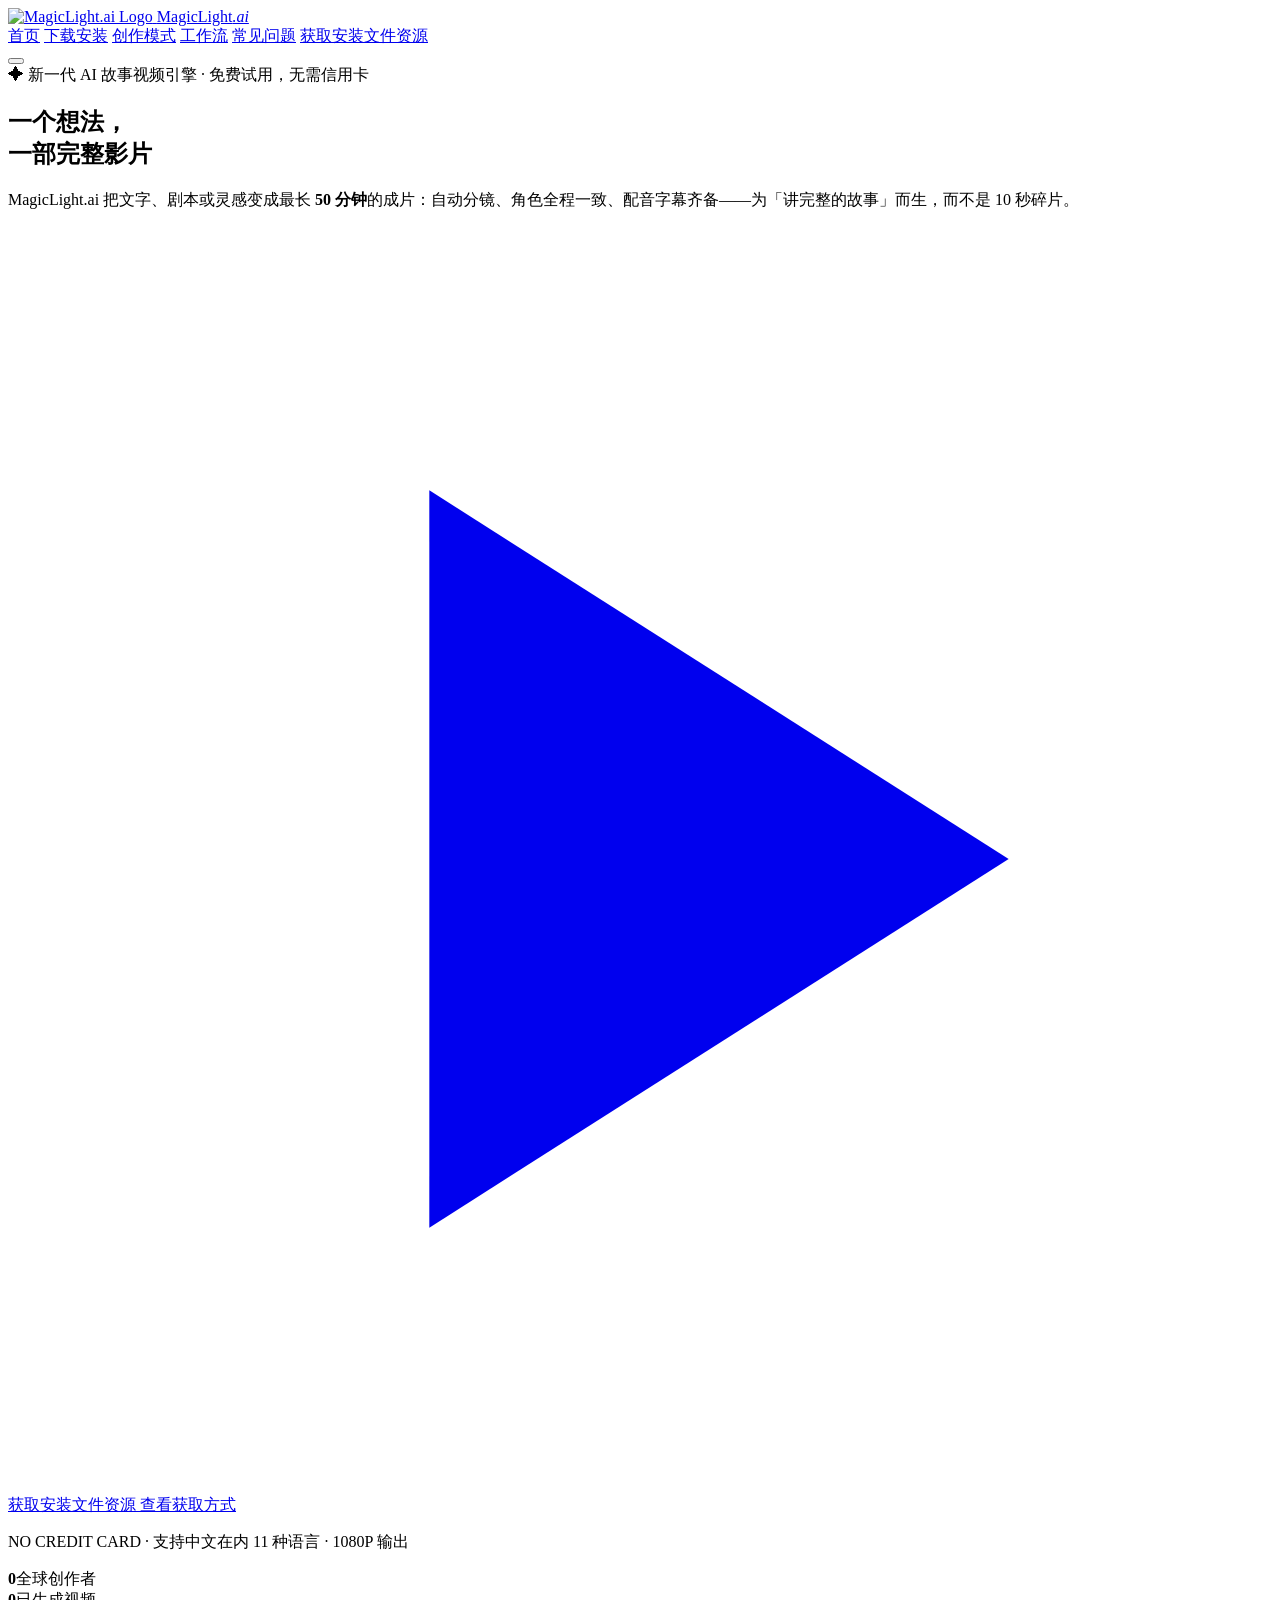
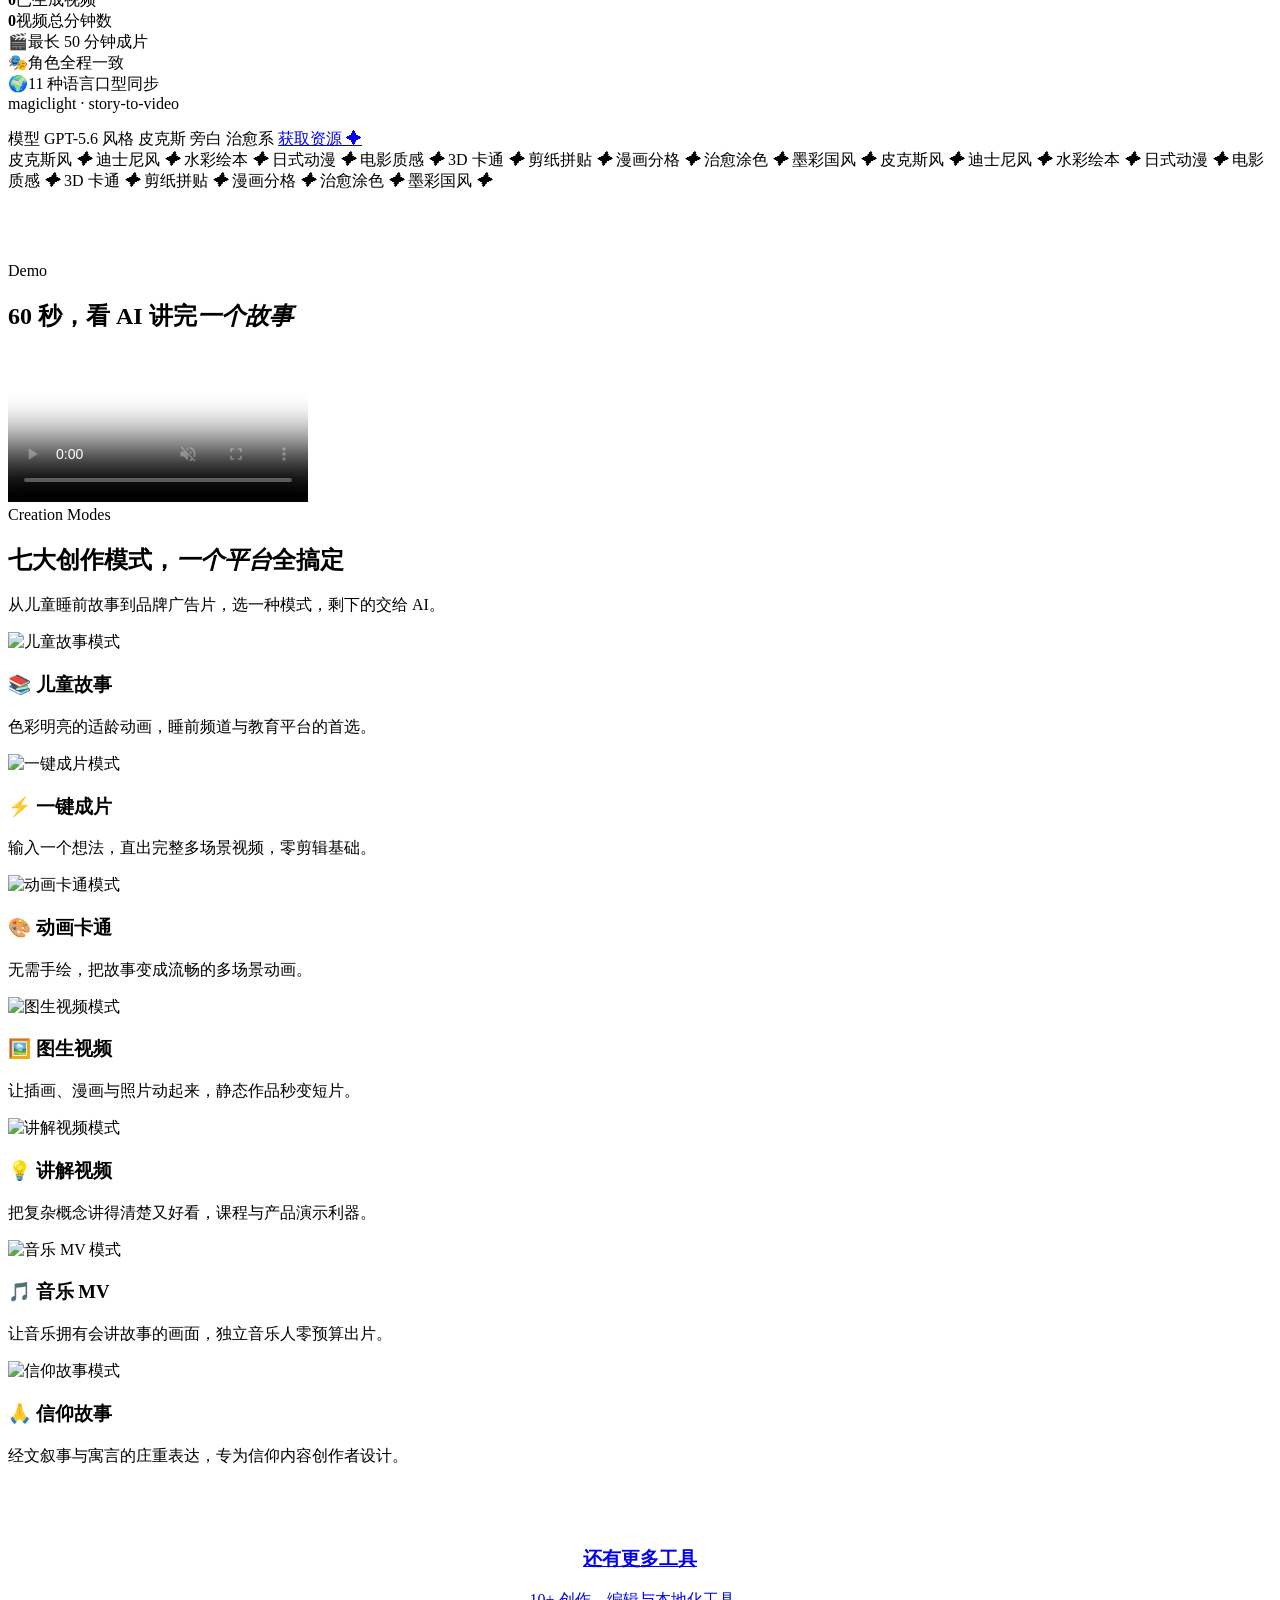
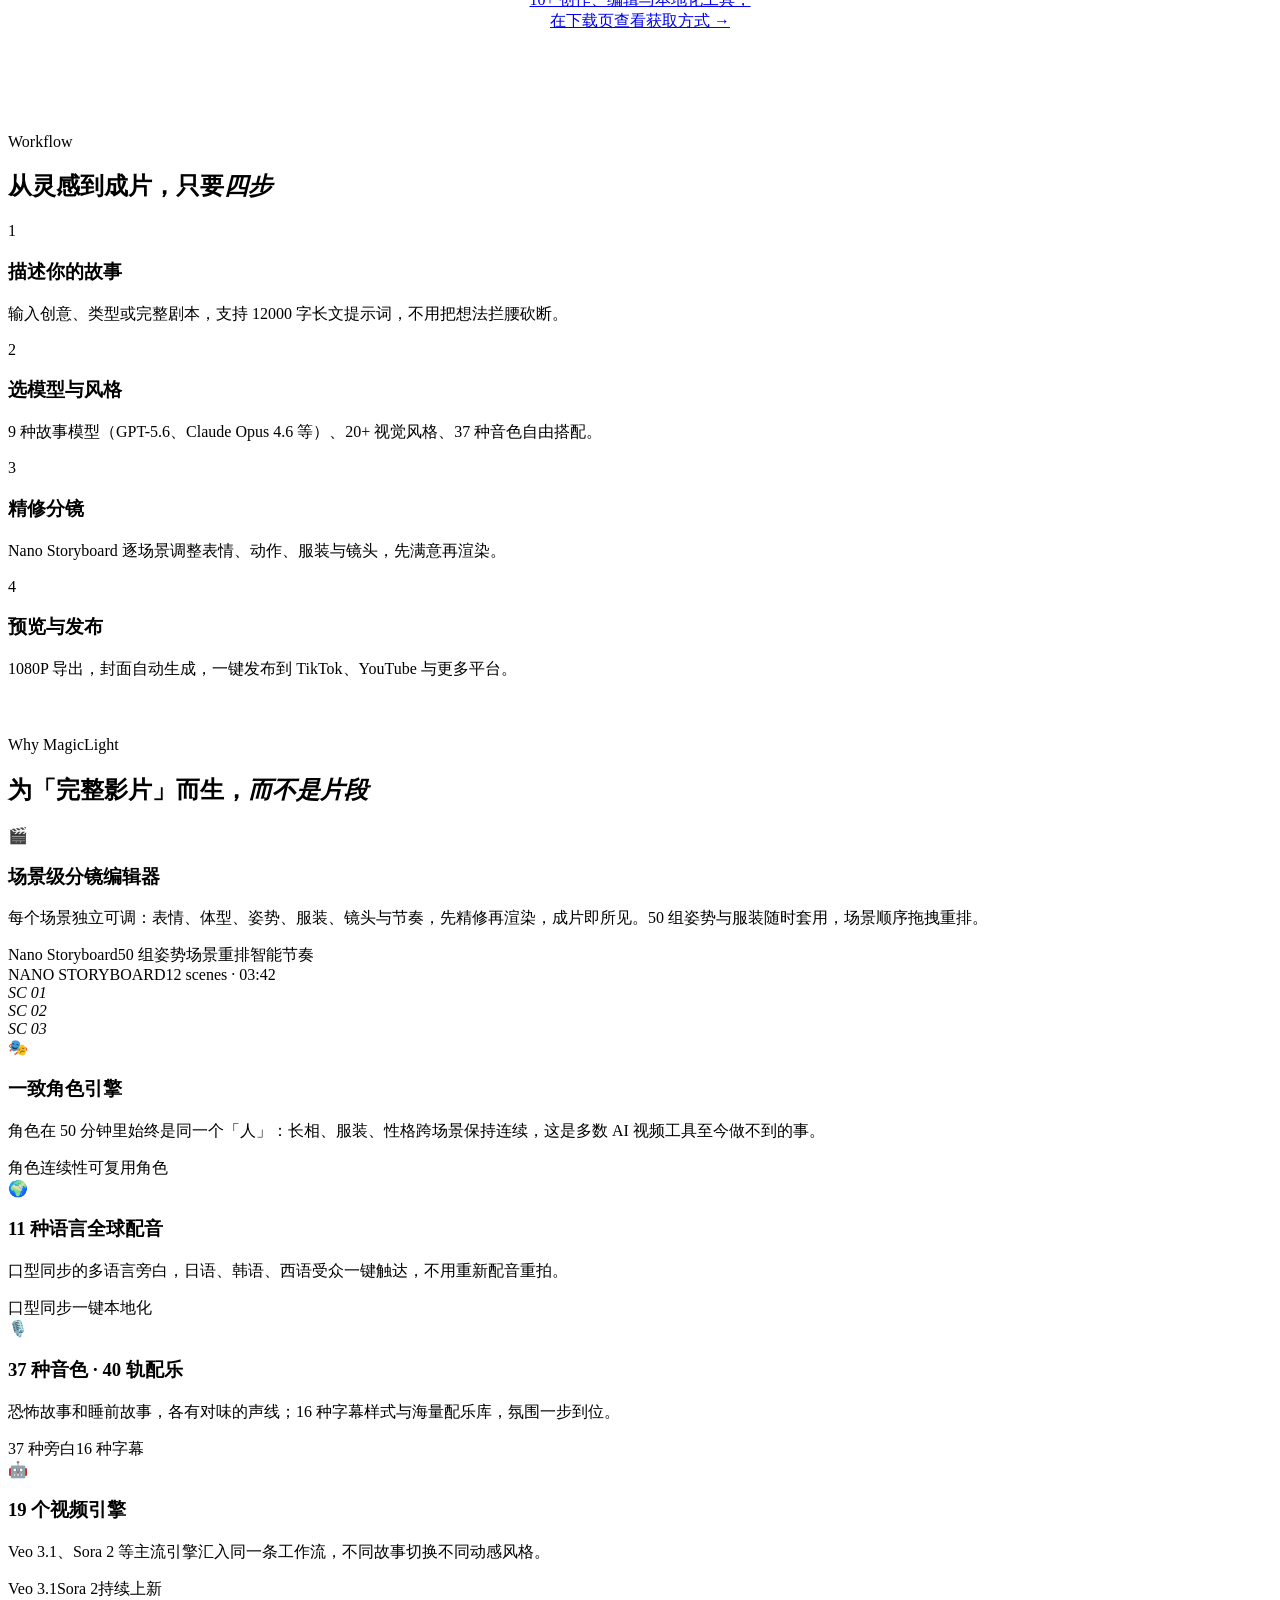
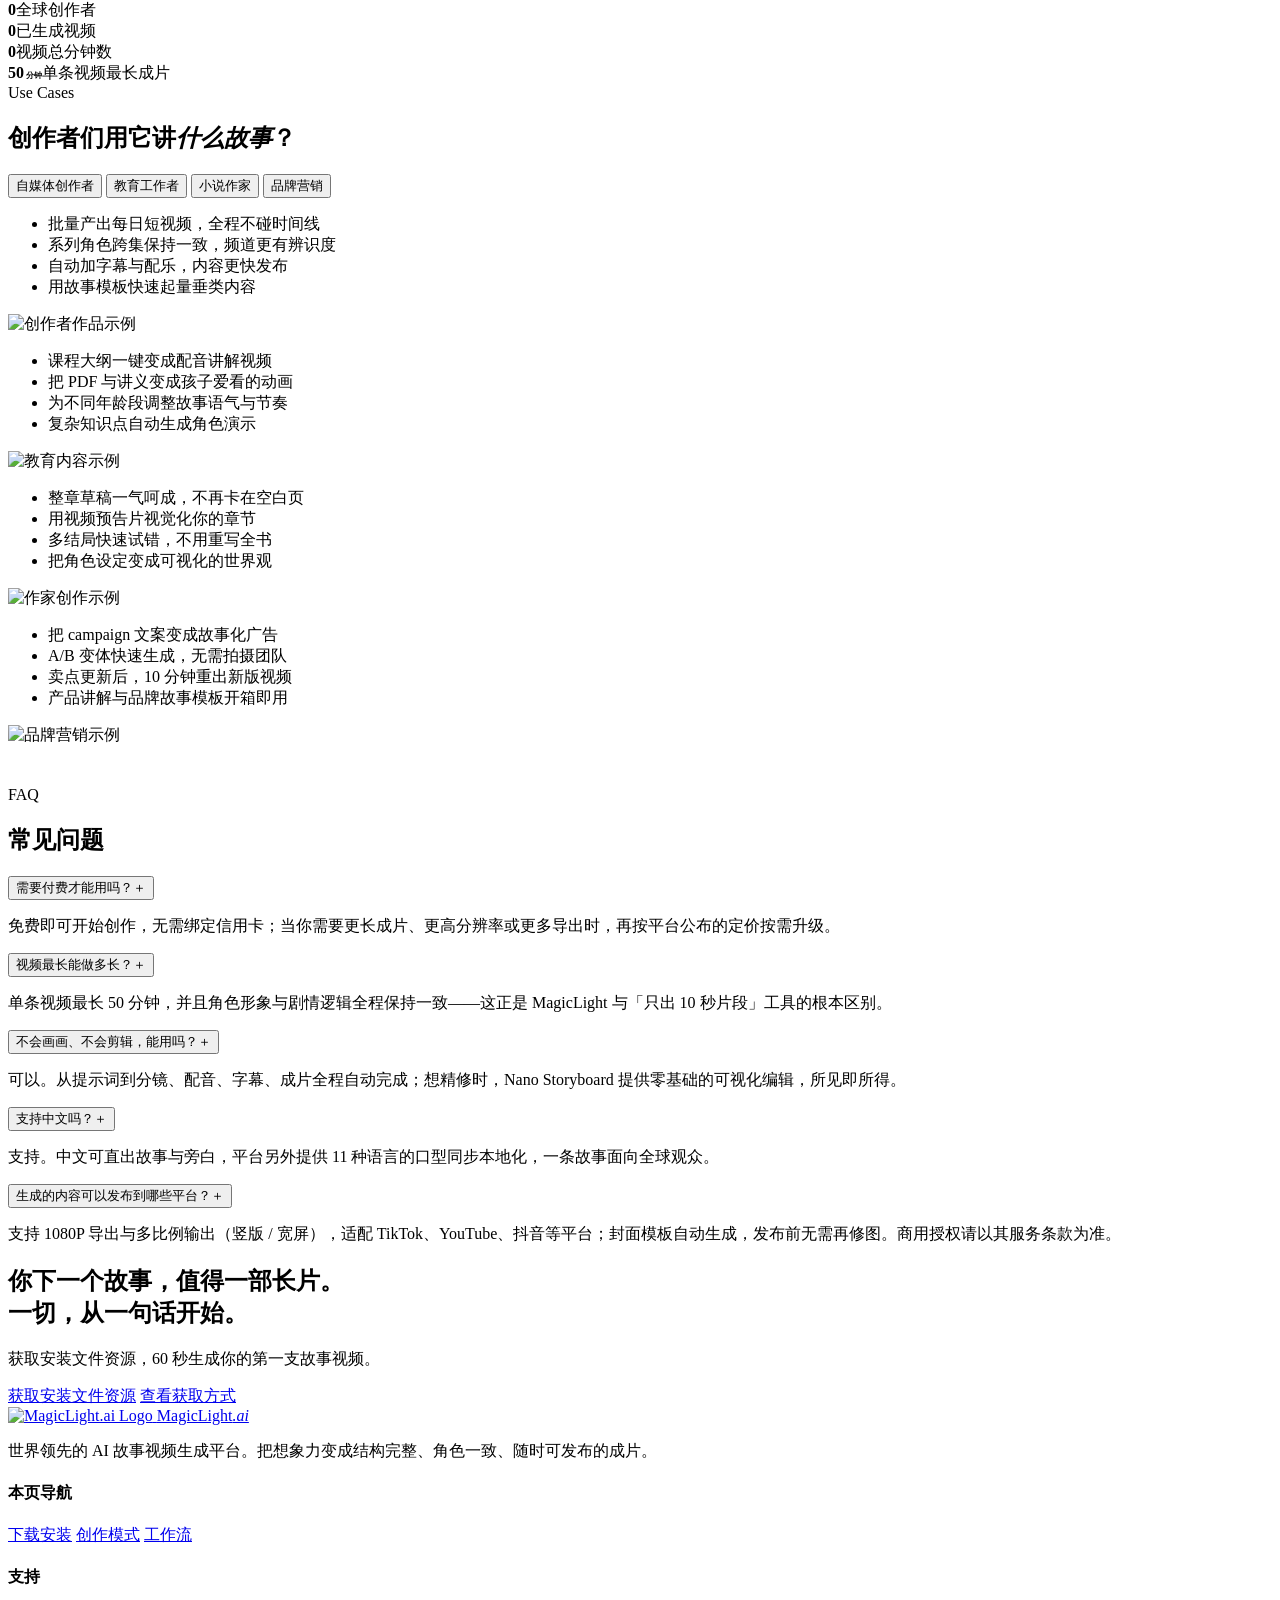
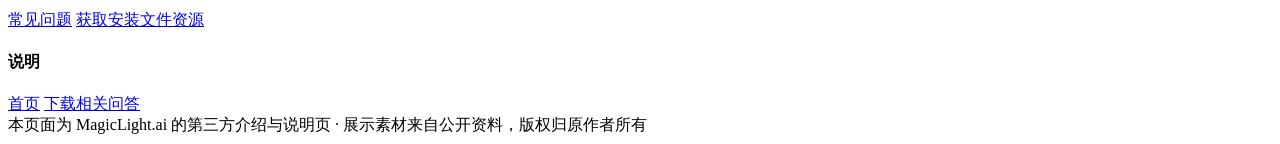
==== index.html @ 72456b50 "update" ====
<!DOCTYPE html>
<html lang="zh-CN">
<head>
  <meta charset="UTF-8">
  <meta name="viewport" content="width=device-width, initial-scale=1.0">
  <title>MagicLight.ai - AI 故事视频生成平台 | 一个想法，一部完整影片</title>
  <meta name="description" content="MagicLight.ai 把你的想法、剧本或故事变成最长 50 分钟的完整 AI 视频：角色全程一致、20+ 视觉风格、37 种旁白音色、11 种语言口型同步。免费试用，无需信用卡。">
  <link rel="icon" href="assets/img/logo-icon.png">
  <link rel="preconnect" href="https://fonts.googleapis.com">
  <link rel="preconnect" href="https://fonts.gstatic.com" crossorigin>
  <link href="https://fonts.googleapis.com/css2?family=Fraunces:ital,opsz,wght@0,9..144,600;0,9..144,900;1,9..144,700;1,9..144,900&family=IBM+Plex+Mono:wght@500&family=Noto+Serif+SC:wght@700;900&family=Noto+Sans+SC:wght@400;500;700&display=swap" rel="stylesheet">
  <link rel="stylesheet" href="assets/css/style.css">
</head>
<body>

  <!-- ======================== 导航 ======================== -->
  <header class="nav">
    <div class="container nav-inner">
      <a class="logo" href="index.html" aria-label="MagicLight.ai 首页">
        <img src="assets/img/logo-icon.png" alt="MagicLight.ai Logo">
        <span class="logo-text">MagicLight<em>.ai</em></span>
      </a>
      <nav class="nav-links" aria-label="主导航">
        <a href="index.html">首页</a>
        <a href="download.html">下载安装</a>
        <a href="index.html#modes">创作模式</a>
        <a href="index.html#how">工作流</a>
        <a href="index.html#faq">常见问题</a>
        <a class="btn btn-ink btn-sm nav-cta" href="#" data-link="download">获取安装文件资源</a>
      </nav>
      <button class="nav-burger" aria-label="打开菜单"><span></span></button>
    </div>
  </header>

  <!-- ======================== Hero ======================== -->
  <section class="hero">
    <div class="container hero-grid">
      <div class="hero-copy">
        <div class="hero-badge">✦ 新一代 AI 故事视频引擎 · 免费试用，无需信用卡</div>
        <h1 class="hero-title">一个想法，<br>一部<span class="hl">完整影片</span></h1>
        <p class="hero-sub">MagicLight.ai 把文字、剧本或灵感变成最长 <b>50 分钟</b>的成片：自动分镜、角色全程一致、配音字幕齐备——为「讲完整的故事」而生，而不是 10 秒碎片。</p>
        <div class="hero-actions">
          <a class="btn btn-ink btn-lg" href="#" data-link="download">
            <svg viewBox="0 0 24 24" fill="currentColor" aria-hidden="true"><path d="M8 5v14l11-7L8 5z"/></svg>
            获取安装文件资源
          </a>
          <a class="btn btn-ghost btn-lg" href="download.html">查看获取方式</a>
        </div>
        <p class="hero-note">NO CREDIT CARD · 支持中文在内 11 种语言 · 1080P 输出</p>
        <div class="hero-stats">
          <div class="hstat"><b><span data-count="2000" data-suffix="万+">0</span></b><span>全球创作者</span></div>
          <div class="hstat"><b><span data-count="3000" data-suffix="万+">0</span></b><span>已生成视频</span></div>
          <div class="hstat"><b><span data-count="5000" data-suffix="万+">0</span></b><span>视频总分钟数</span></div>
        </div>
      </div>

      <div class="prompt-stack">
        <div class="float-card fc-1"><span class="fi">🎬</span>最长 50 分钟成片</div>
        <div class="float-card fc-2"><span class="fi">🎭</span>角色全程一致</div>
        <div class="float-card fc-3"><span class="fi">🌍</span>11 种语言口型同步</div>
        <div class="prompt-box">
          <div class="prompt-bar"><i></i><i></i><i></i><span>magiclight · story-to-video</span></div>
          <div class="prompt-body">
            <p class="prompt-text"><span id="promptText"></span><span class="caret"></span></p>
          </div>
          <div class="prompt-foot">
            <span class="prompt-chip on">模型 GPT-5.6</span>
            <span class="prompt-chip">风格 皮克斯</span>
            <span class="prompt-chip">旁白 治愈系</span>
            <a class="btn btn-primary btn-sm prompt-send" href="#" data-link="download">获取资源 ✦</a>
          </div>
        </div>
      </div>
    </div>
  </section>

  <!-- ======================== 风格跑马灯 ======================== -->
  <div class="marquee" aria-hidden="true">
    <div class="marquee-track">
      <span>皮克斯风 <i>✦</i> 迪士尼风 <i>✦</i> 水彩绘本 <i>✦</i> 日式动漫 <i>✦</i> 电影质感 <i>✦</i> 3D 卡通 <i>✦</i> 剪纸拼贴 <i>✦</i> 漫画分格 <i>✦</i> 治愈涂色 <i>✦</i> 墨彩国风 <i>✦</i></span>
      <span>皮克斯风 <i>✦</i> 迪士尼风 <i>✦</i> 水彩绘本 <i>✦</i> 日式动漫 <i>✦</i> 电影质感 <i>✦</i> 3D 卡通 <i>✦</i> 剪纸拼贴 <i>✦</i> 漫画分格 <i>✦</i> 治愈涂色 <i>✦</i> 墨彩国风 <i>✦</i></span>
    </div>
  </div>

  <!-- ======================== 演示视频 ======================== -->
  <section class="section" id="demo" style="padding-top:70px;">
    <div class="container">
      <div class="section-head center" data-reveal>
        <div class="eyebrow">Demo</div>
        <h2 class="section-title">60 秒，看 AI 讲完<em>一个故事</em></h2>
      </div>
      <div class="demo-wrap" data-reveal>
        <video class="demo-video" controls muted loop playsinline preload="metadata"
               poster="assets/img/official-poster.jpg" src="assets/video/official-promo.mp4"></video>
      </div>
    </div>
  </section>

  <!-- ======================== 创作模式 ======================== -->
  <section class="section" id="modes">
    <div class="container">
      <div class="section-head center" data-reveal>
        <div class="eyebrow">Creation Modes</div>
        <h2 class="section-title">七大创作模式，<em>一个平台</em>全搞定</h2>
        <p class="section-sub">从儿童睡前故事到品牌广告片，选一种模式，剩下的交给 AI。</p>
      </div>

      <div class="mode-grid">
        <div class="mode-card" data-reveal>
          <div class="mode-media"><img src="assets/img/mode-kids.jpg" alt="儿童故事模式" loading="lazy"></div>
          <div class="mode-body"><h3>📚 儿童故事</h3><p>色彩明亮的适龄动画，睡前频道与教育平台的首选。</p></div>
        </div>
        <div class="mode-card" data-reveal data-delay="1">
          <div class="mode-media"><img src="assets/img/mode-oneclick.jpg" alt="一键成片模式" loading="lazy"></div>
          <div class="mode-body"><h3>⚡ 一键成片</h3><p>输入一个想法，直出完整多场景视频，零剪辑基础。</p></div>
        </div>
        <div class="mode-card" data-reveal data-delay="2">
          <div class="mode-media"><img src="assets/img/mode-cartoon.webp" alt="动画卡通模式" loading="lazy"></div>
          <div class="mode-body"><h3>🎨 动画卡通</h3><p>无需手绘，把故事变成流畅的多场景动画。</p></div>
        </div>
        <div class="mode-card" data-reveal data-delay="3">
          <div class="mode-media"><img src="assets/img/mode-image2video.jpg" alt="图生视频模式" loading="lazy"></div>
          <div class="mode-body"><h3>🖼️ 图生视频</h3><p>让插画、漫画与照片动起来，静态作品秒变短片。</p></div>
        </div>
        <div class="mode-card" data-reveal>
          <div class="mode-media"><img src="assets/img/mode-explainer.jpg" alt="讲解视频模式" loading="lazy"></div>
          <div class="mode-body"><h3>💡 讲解视频</h3><p>把复杂概念讲得清楚又好看，课程与产品演示利器。</p></div>
        </div>
        <div class="mode-card" data-reveal data-delay="1">
          <div class="mode-media"><img src="assets/img/mode-jingles.jpg" alt="音乐 MV 模式" loading="lazy"></div>
          <div class="mode-body"><h3>🎵 音乐 MV</h3><p>让音乐拥有会讲故事的画面，独立音乐人零预算出片。</p></div>
        </div>
        <div class="mode-card" data-reveal data-delay="2">
          <div class="mode-media"><img src="assets/img/mode-religious.webp" alt="信仰故事模式" loading="lazy"></div>
          <div class="mode-body"><h3>🙏 信仰故事</h3><p>经文叙事与寓言的庄重表达，专为信仰内容创作者设计。</p></div>
        </div>
        <a class="mode-card" href="download.html" data-reveal data-delay="3">
          <div class="mode-body" style="display:grid; place-items:center; text-align:center; min-height:210px;">
            <div>
              <h3 style="justify-content:center;">还有更多工具</h3>
              <p>10+ 创作、编辑与本地化工具，<br>在下载页查看获取方式 →</p>
            </div>
          </div>
        </a>
      </div>
    </div>
  </section>

  <!-- ======================== 工作流 ======================== -->
  <section class="section" id="how" style="padding-top:40px;">
    <div class="container">
      <div class="section-head center" data-reveal>
        <div class="eyebrow">Workflow</div>
        <h2 class="section-title">从灵感到成片，只要<em>四步</em></h2>
      </div>

      <div class="steps-flow">
        <div class="card step-card" data-reveal>
          <div class="step-num">1</div>
          <h3>描述你的故事</h3>
          <p>输入创意、类型或完整剧本，支持 12000 字长文提示词，不用把想法拦腰砍断。</p>
        </div>
        <div class="card step-card" data-reveal data-delay="1">
          <div class="step-num">2</div>
          <h3>选模型与风格</h3>
          <p>9 种故事模型（GPT-5.6、Claude Opus 4.6 等）、20+ 视觉风格、37 种音色自由搭配。</p>
        </div>
        <div class="card step-card" data-reveal data-delay="2">
          <div class="step-num">3</div>
          <h3>精修分镜</h3>
          <p>Nano Storyboard 逐场景调整表情、动作、服装与镜头，先满意再渲染。</p>
        </div>
        <div class="card step-card" data-reveal data-delay="3">
          <div class="step-num">4</div>
          <h3>预览与发布</h3>
          <p>1080P 导出，封面自动生成，一键发布到 TikTok、YouTube 与更多平台。</p>
        </div>
      </div>
    </div>
  </section>

  <!-- ======================== 核心特性 Bento ======================== -->
  <section class="section" id="highlights" style="padding-top:40px;">
    <div class="container">
      <div class="section-head center" data-reveal>
        <div class="eyebrow">Why MagicLight</div>
        <h2 class="section-title">为「完整影片」而生，<em>而不是片段</em></h2>
      </div>

      <div class="bento">
        <div class="card b-full" data-reveal>
          <div>
            <div class="b-icon">🎬</div>
            <h3>场景级分镜编辑器</h3>
            <p>每个场景独立可调：表情、体型、姿势、服装、镜头与节奏，先精修再渲染，成片即所见。50 组姿势与服装随时套用，场景顺序拖拽重排。</p>
            <div class="b-tags"><span>Nano Storyboard</span><span>50 组姿势</span><span>场景重排</span><span>智能节奏</span></div>
          </div>
          <div class="fig sb-mock">
            <div class="sb-head"><span>NANO STORYBOARD</span><span>12 scenes · 03:42</span></div>
            <div class="sb-row">
              <div class="sb-cell"><img src="assets/img/mode-kids.jpg" alt=""><i>SC 01</i></div>
              <div class="sb-cell on"><img src="assets/img/cards-stack-1.jpg" alt=""><i>SC 02</i></div>
              <div class="sb-cell"><img src="assets/img/mode-cartoon.webp" alt=""><i>SC 03</i></div>
            </div>
            <div class="sb-tl"><i style="width:34%"></i><i style="width:18%"></i><i style="width:41%"></i></div>
          </div>
        </div>

        <div class="card b-wide" data-reveal>
          <div class="b-icon">🎭</div>
          <h3>一致角色引擎</h3>
          <p>角色在 50 分钟里始终是同一个「人」：长相、服装、性格跨场景保持连续，这是多数 AI 视频工具至今做不到的事。</p>
          <div class="b-tags"><span>角色连续性</span><span>可复用角色</span></div>
        </div>

        <div class="card b-wide" data-reveal data-delay="1">
          <div class="b-icon">🌍</div>
          <h3>11 种语言全球配音</h3>
          <p>口型同步的多语言旁白，日语、韩语、西语受众一键触达，不用重新配音重拍。</p>
          <div class="b-tags"><span>口型同步</span><span>一键本地化</span></div>
        </div>

        <div class="card b-wide" data-reveal>
          <div class="b-icon">🎙️</div>
          <h3>37 种音色 · 40 轨配乐</h3>
          <p>恐怖故事和睡前故事，各有对味的声线；16 种字幕样式与海量配乐库，氛围一步到位。</p>
          <div class="b-tags"><span>37 种旁白</span><span>16 种字幕</span></div>
        </div>

        <div class="card b-wide" data-reveal data-delay="1">
          <div class="b-icon">🤖</div>
          <h3>19 个视频引擎</h3>
          <p>Veo 3.1、Sora 2 等主流引擎汇入同一条工作流，不同故事切换不同动感风格。</p>
          <div class="b-tags"><span>Veo 3.1</span><span>Sora 2</span><span>持续上新</span></div>
        </div>
      </div>
    </div>
  </section>

  <!-- ======================== 数据带 ======================== -->
  <section class="stats-band">
    <div class="container stats-grid">
      <div class="stat-cell"><b><span data-count="2000" data-suffix="万+">0</span></b><span>全球创作者</span></div>
      <div class="stat-cell"><b><span data-count="3000" data-suffix="万+">0</span></b><span>已生成视频</span></div>
      <div class="stat-cell"><b><span data-count="5000" data-suffix="万+">0</span></b><span>视频总分钟数</span></div>
      <div class="stat-cell"><b>50<span style="font-size:.5em;"> 分钟</span></b><span>单条视频最长成片</span></div>
    </div>
  </section>

  <!-- ======================== 人群标签页 ======================== -->
  <section class="section" id="audience">
    <div class="container">
      <div class="section-head" data-reveal>
        <div class="eyebrow">Use Cases</div>
        <h2 class="section-title">创作者们用它讲<em>什么故事</em>？</h2>
      </div>

      <div class="tabs" data-reveal>
        <button class="tab-btn on" data-tab="creators" type="button">自媒体创作者</button>
        <button class="tab-btn" data-tab="edu" type="button">教育工作者</button>
        <button class="tab-btn" data-tab="writer" type="button">小说作家</button>
        <button class="tab-btn" data-tab="brand" type="button">品牌营销</button>
      </div>

      <div class="tab-panel on" id="panel-creators">
        <ul>
          <li>批量产出每日短视频，全程不碰时间线</li>
          <li>系列角色跨集保持一致，频道更有辨识度</li>
          <li>自动加字幕与配乐，内容更快发布</li>
          <li>用故事模板快速起量垂类内容</li>
        </ul>
        <div class="tab-fig"><img src="assets/img/cards-stack-1.jpg" alt="创作者作品示例" loading="lazy"></div>
      </div>
      <div class="tab-panel" id="panel-edu">
        <ul>
          <li>课程大纲一键变成配音讲解视频</li>
          <li>把 PDF 与讲义变成孩子爱看的动画</li>
          <li>为不同年龄段调整故事语气与节奏</li>
          <li>复杂知识点自动生成角色演示</li>
        </ul>
        <div class="tab-fig"><img src="assets/img/cards-stack-2.jpg" alt="教育内容示例" loading="lazy"></div>
      </div>
      <div class="tab-panel" id="panel-writer">
        <ul>
          <li>整章草稿一气呵成，不再卡在空白页</li>
          <li>用视频预告片视觉化你的章节</li>
          <li>多结局快速试错，不用重写全书</li>
          <li>把角色设定变成可视化的世界观</li>
        </ul>
        <div class="tab-fig"><img src="assets/img/cards-stack-3.webp" alt="作家创作示例" loading="lazy"></div>
      </div>
      <div class="tab-panel" id="panel-brand">
        <ul>
          <li>把 campaign 文案变成故事化广告</li>
          <li>A/B 变体快速生成，无需拍摄团队</li>
          <li>卖点更新后，10 分钟重出新版视频</li>
          <li>产品讲解与品牌故事模板开箱即用</li>
        </ul>
        <div class="tab-fig"><img src="assets/img/mode-explainer.jpg" alt="品牌营销示例" loading="lazy"></div>
      </div>
    </div>
  </section>

  <!-- ======================== FAQ ======================== -->
  <section class="section" id="faq" style="padding-top:40px;">
    <div class="container">
      <div class="section-head center" data-reveal>
        <div class="eyebrow">FAQ</div>
        <h2 class="section-title">常见问题</h2>
      </div>

      <div class="faq-list">
        <div class="card faq-item" data-reveal>
          <button class="faq-q" type="button">需要付费才能用吗？<span class="fx">＋</span></button>
          <div class="faq-a"><p>免费即可开始创作，无需绑定信用卡；当你需要更长成片、更高分辨率或更多导出时，再按平台公布的定价按需升级。</p></div>
        </div>
        <div class="card faq-item" data-reveal>
          <button class="faq-q" type="button">视频最长能做多长？<span class="fx">＋</span></button>
          <div class="faq-a"><p>单条视频最长 50 分钟，并且角色形象与剧情逻辑全程保持一致——这正是 MagicLight 与「只出 10 秒片段」工具的根本区别。</p></div>
        </div>
        <div class="card faq-item" data-reveal>
          <button class="faq-q" type="button">不会画画、不会剪辑，能用吗？<span class="fx">＋</span></button>
          <div class="faq-a"><p>可以。从提示词到分镜、配音、字幕、成片全程自动完成；想精修时，Nano Storyboard 提供零基础的可视化编辑，所见即所得。</p></div>
        </div>
        <div class="card faq-item" data-reveal>
          <button class="faq-q" type="button">支持中文吗？<span class="fx">＋</span></button>
          <div class="faq-a"><p>支持。中文可直出故事与旁白，平台另外提供 11 种语言的口型同步本地化，一条故事面向全球观众。</p></div>
        </div>
        <div class="card faq-item" data-reveal>
          <button class="faq-q" type="button">生成的内容可以发布到哪些平台？<span class="fx">＋</span></button>
          <div class="faq-a"><p>支持 1080P 导出与多比例输出（竖版 / 宽屏），适配 TikTok、YouTube、抖音等平台；封面模板自动生成，发布前无需再修图。商用授权请以其服务条款为准。</p></div>
        </div>
      </div>
    </div>
  </section>

  <!-- ======================== CTA ======================== -->
  <div class="cta-wrap">
    <div class="container">
      <div class="cta-panel" data-reveal>
        <h2>你下一个故事，值得一部长片。<br>一切，从一句话开始。</h2>
        <p>获取安装文件资源，60 秒生成你的第一支故事视频。</p>
        <div class="hero-actions">
          <a class="btn btn-primary btn-lg" href="#" data-link="download">获取安装文件资源</a>
          <a class="btn btn-ghost btn-lg" href="download.html">查看获取方式</a>
        </div>
      </div>
    </div>
  </div>

  <!-- ======================== Footer ======================== -->
  <footer class="footer">
    <div class="container">
      <div class="footer-grid">
        <div class="footer-brand">
          <a class="logo" href="index.html">
            <img src="assets/img/logo-icon.png" alt="MagicLight.ai Logo">
            <span class="logo-text">MagicLight<em>.ai</em></span>
          </a>
          <p>世界领先的 AI 故事视频生成平台。把想象力变成结构完整、角色一致、随时可发布的成片。</p>
        </div>
        <div class="footer-links">
          <div>
            <h4>本页导航</h4>
            <a href="download.html">下载安装</a>
            <a href="index.html#modes">创作模式</a>
            <a href="index.html#how">工作流</a>
          </div>
          <div>
            <h4>支持</h4>
            <a href="index.html#faq">常见问题</a>
            <a href="download.html">获取安装文件资源</a>
          </div>
          <div>
            <h4>说明</h4>
            <a href="index.html">首页</a>
            <a href="download.html#faq">下载相关问答</a>
          </div>
        </div>
      </div>
      <div class="footer-base">
        <span>本页面为 MagicLight.ai 的第三方介绍与说明页 · 展示素材来自公开资料，版权归原作者所有</span>
      </div>
    </div>
  </footer>

  <script src="assets/js/links.js"></script>
  <script src="assets/js/main.js"></script>
</body>
</html>
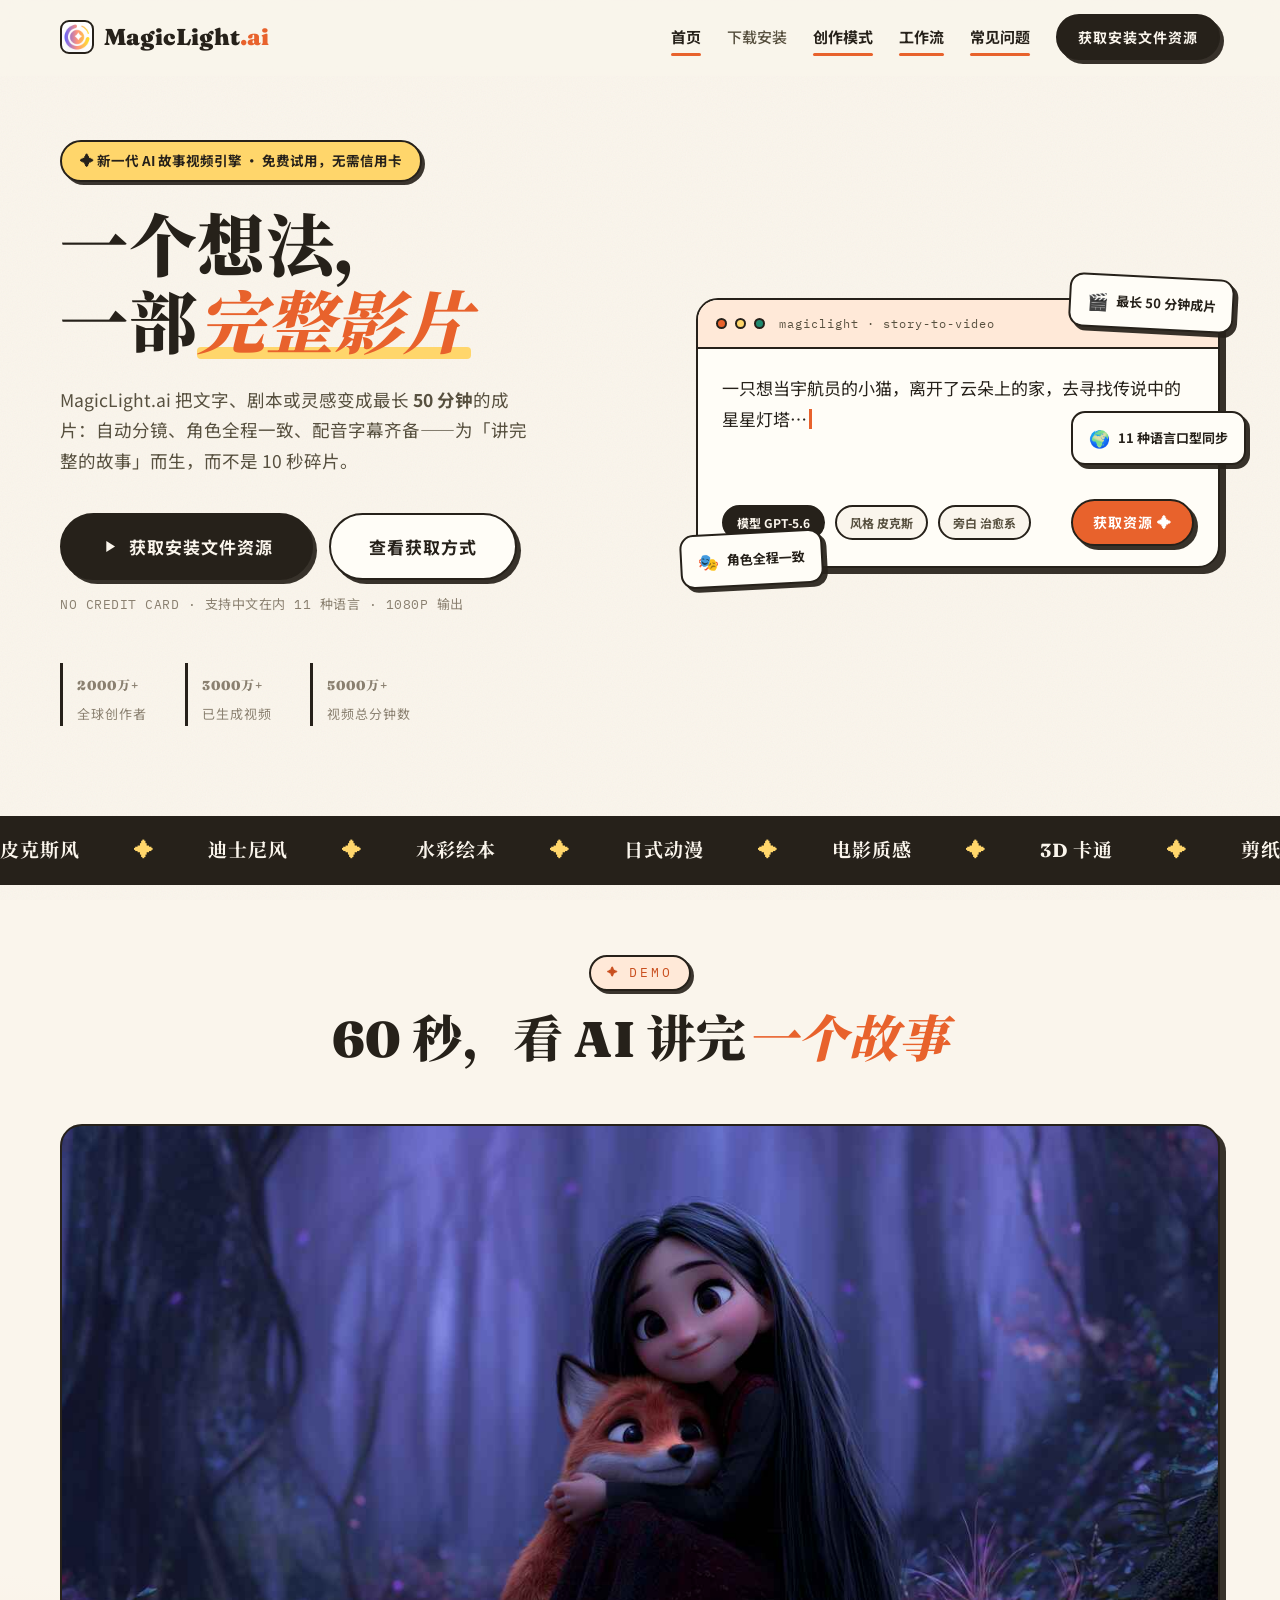
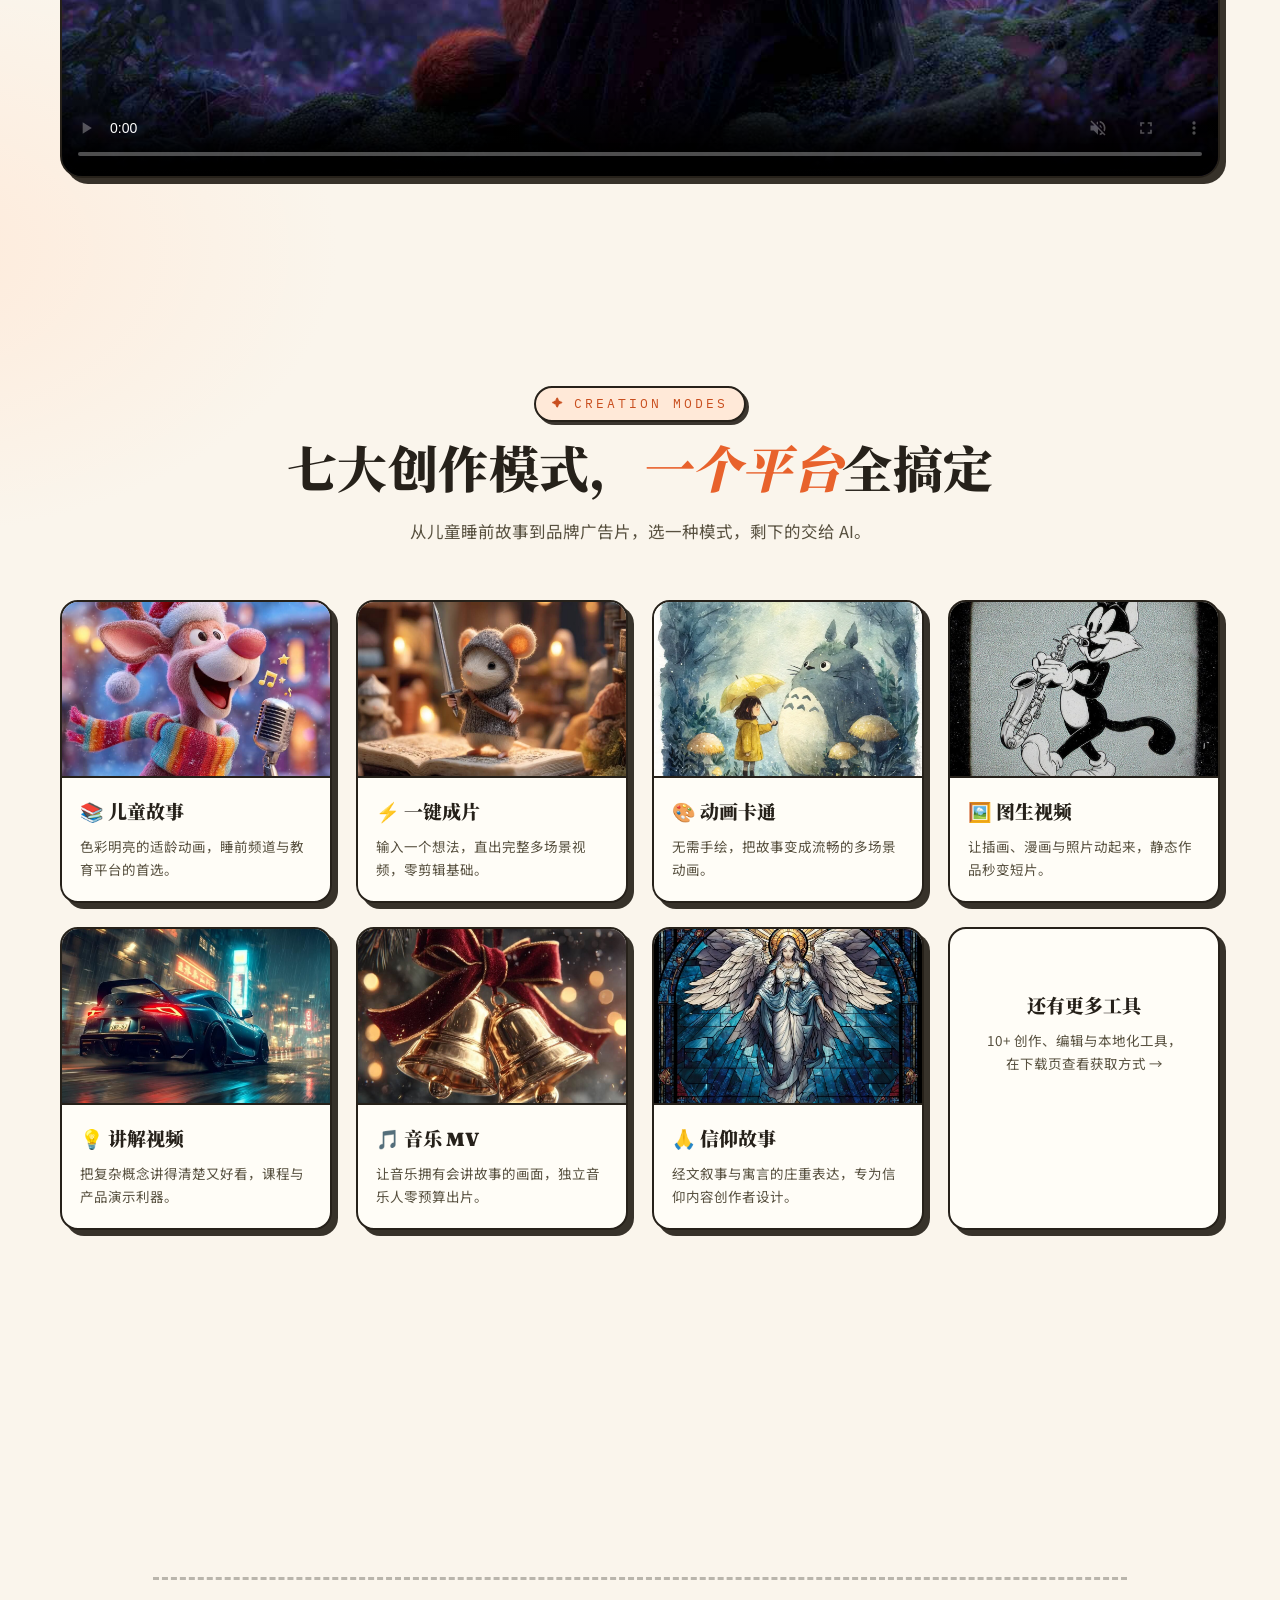
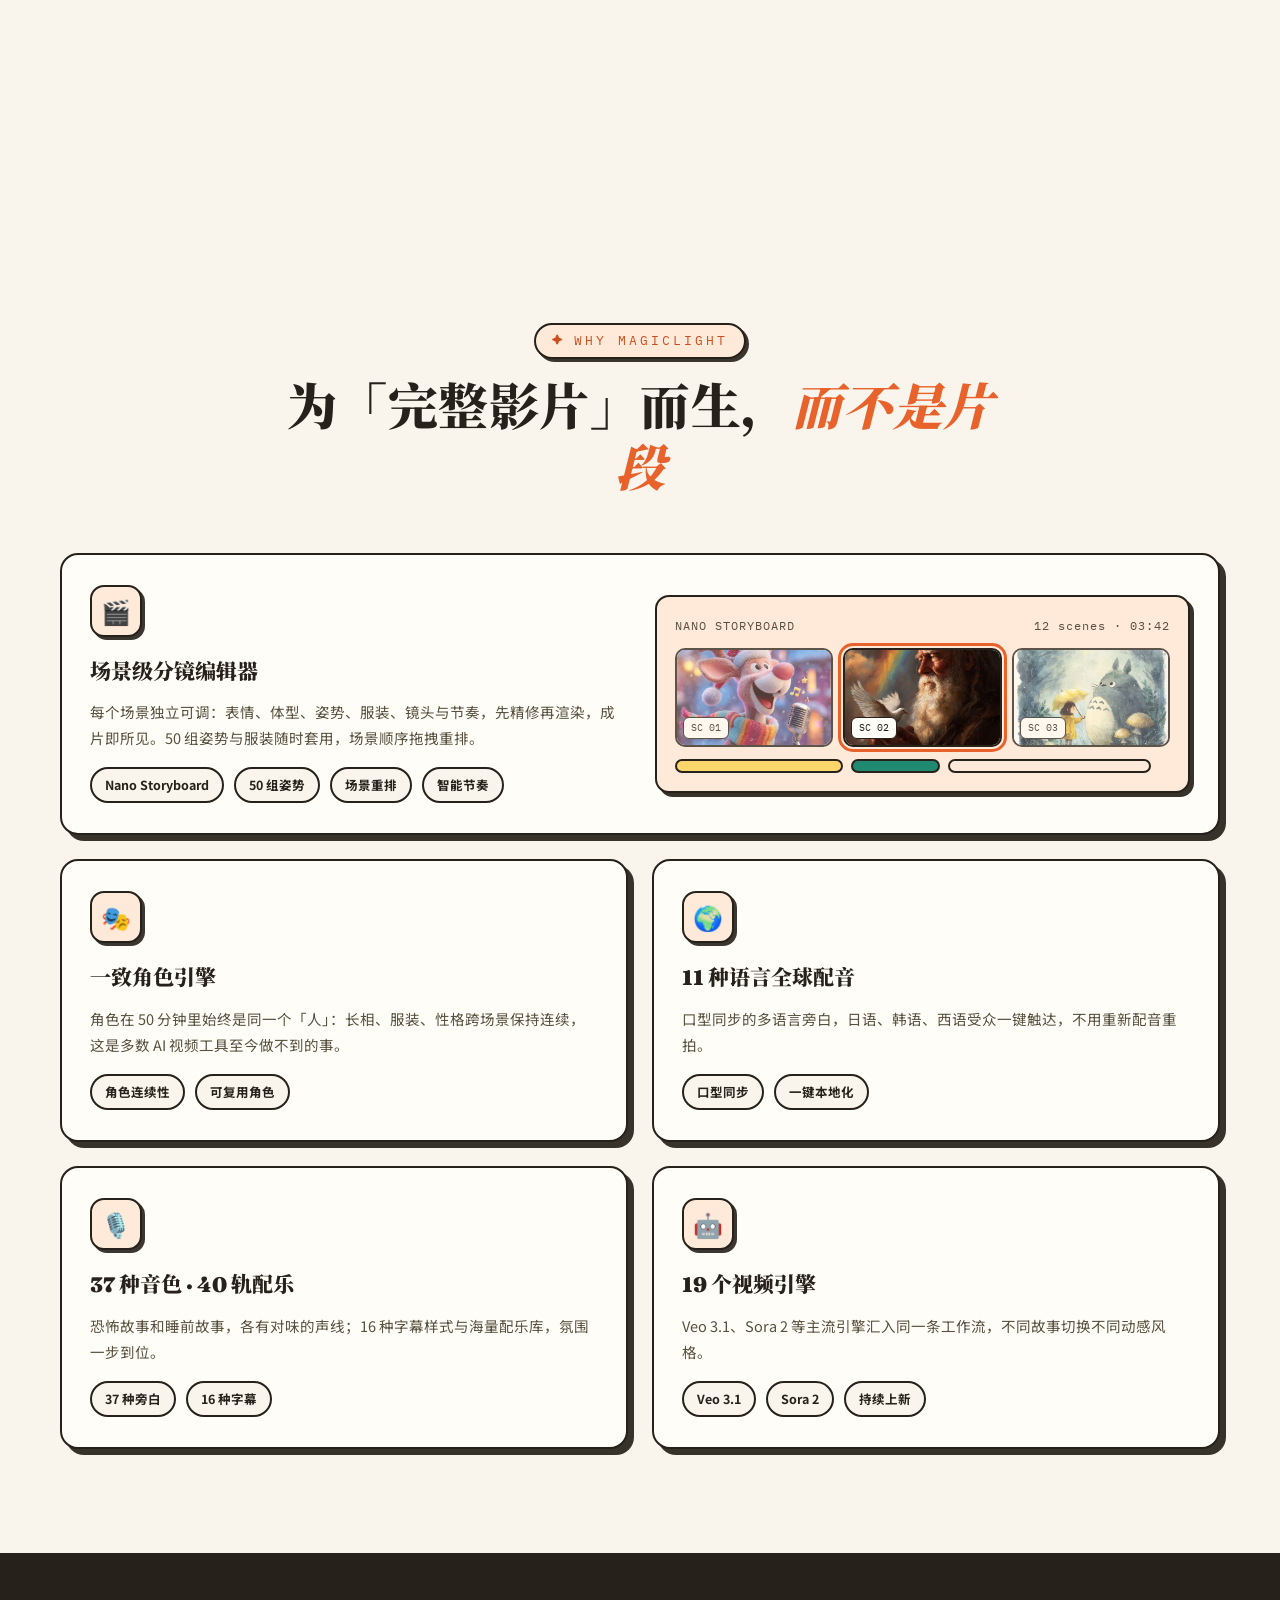
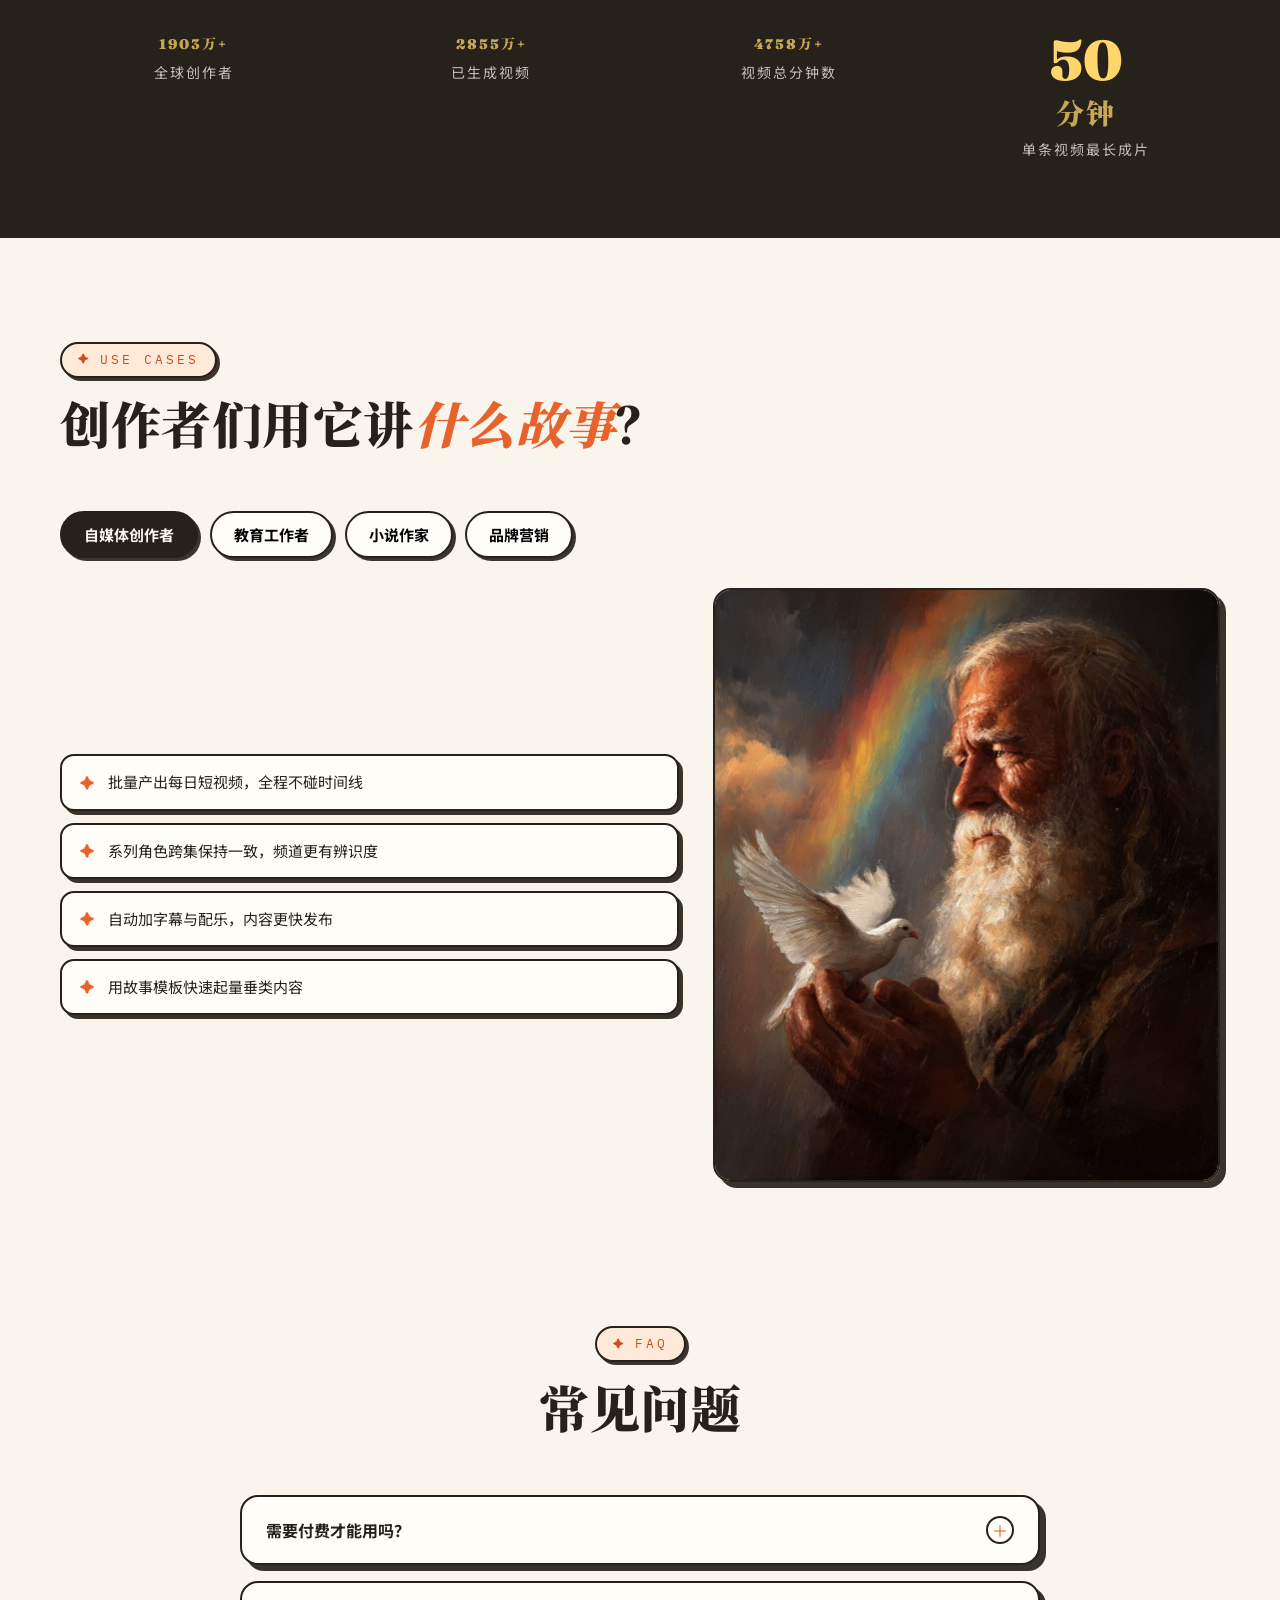
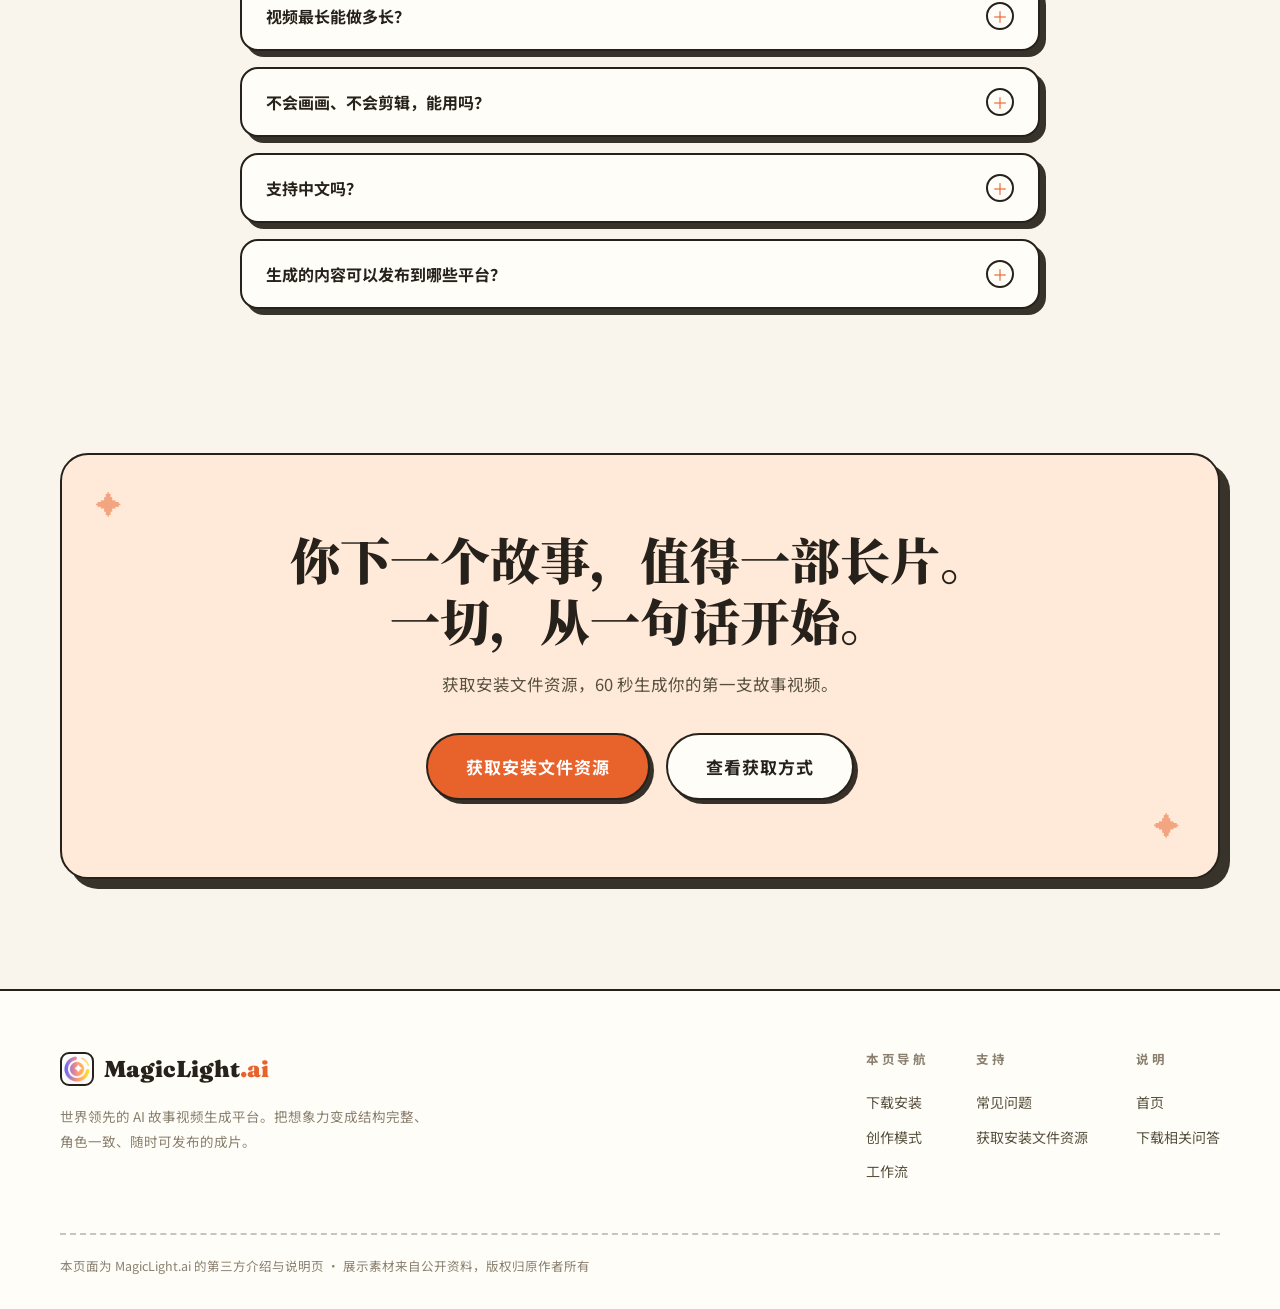
==== commit 2a6b628f: "update" ====
--- a/index.html
+++ b/index.html
@@ -26,7 +26,7 @@
         <a href="index.html#modes">创作模式</a>
         <a href="index.html#how">工作流</a>
         <a href="index.html#faq">常见问题</a>
-        <a class="btn btn-ink btn-sm nav-cta" href="#" data-link="download">获取安装文件资源</a>
+        <a class="btn btn-ink btn-sm nav-cta" href="download.html" data-link="download">获取安装文件资源</a>
       </nav>
       <button class="nav-burger" aria-label="打开菜单"><span></span></button>
     </div>
@@ -40,7 +40,7 @@
         <h1 class="hero-title">一个想法，<br>一部<span class="hl">完整影片</span></h1>
         <p class="hero-sub">MagicLight.ai 把文字、剧本或灵感变成最长 <b>50 分钟</b>的成片：自动分镜、角色全程一致、配音字幕齐备——为「讲完整的故事」而生，而不是 10 秒碎片。</p>
         <div class="hero-actions">
-          <a class="btn btn-ink btn-lg" href="#" data-link="download">
+          <a class="btn btn-ink btn-lg" href="download.html" data-link="download">
             <svg viewBox="0 0 24 24" fill="currentColor" aria-hidden="true"><path d="M8 5v14l11-7L8 5z"/></svg>
             获取安装文件资源
           </a>
@@ -67,7 +67,7 @@
             <span class="prompt-chip on">模型 GPT-5.6</span>
             <span class="prompt-chip">风格 皮克斯</span>
             <span class="prompt-chip">旁白 治愈系</span>
-            <a class="btn btn-primary btn-sm prompt-send" href="#" data-link="download">获取资源 ✦</a>
+            <a class="btn btn-primary btn-sm prompt-send" href="download.html" data-link="download">获取资源 ✦</a>
           </div>
         </div>
       </div>
@@ -341,7 +341,7 @@
         <h2>你下一个故事，值得一部长片。<br>一切，从一句话开始。</h2>
         <p>获取安装文件资源，60 秒生成你的第一支故事视频。</p>
         <div class="hero-actions">
-          <a class="btn btn-primary btn-lg" href="#" data-link="download">获取安装文件资源</a>
+          <a class="btn btn-primary btn-lg" href="download.html" data-link="download">获取安装文件资源</a>
           <a class="btn btn-ghost btn-lg" href="download.html">查看获取方式</a>
         </div>
       </div>
--- a/assets/css/style.css
+++ b/assets/css/style.css
@@ -0,0 +1,759 @@
+/* ==========================================================================
+   MagicLight.ai 第三方介绍站 · 纸感绘本编辑风 Design System
+   （与游戏站《时隙之旅》的暗夜霓虹风完全区分：亮色 / 衬线 / 墨线描边 / 硬阴影贴纸）
+   ========================================================================== */
+
+:root {
+  --paper: #faf5ec;
+  --paper-2: #fffdf7;
+  --ink: #26211a;
+  --ink-soft: #57503f;
+  --muted: #8a8070;
+  --line: #26211a;
+  --peach: #ffe9d8;
+  --sun: #ffd66b;
+  --accent: #e8622c;
+  --accent-deep: #c94f1f;
+  --teal: #1f8a70;
+  --shadow: 6px 6px 0 rgba(38, 33, 26, .92);
+  --shadow-sm: 4px 4px 0 rgba(38, 33, 26, .92);
+  --radius: 18px;
+  --font-display: "Fraunces", "Noto Serif SC", "STSong", serif;
+  --font-body: "Noto Sans SC", "Microsoft YaHei", "PingFang SC", sans-serif;
+  --font-label: "IBM Plex Mono", "Noto Sans SC", monospace;
+  --nav-h: 76px;
+}
+
+* { margin: 0; padding: 0; box-sizing: border-box; }
+html { scroll-behavior: smooth; }
+
+body {
+  font-family: var(--font-body);
+  color: var(--ink);
+  background:
+    radial-gradient(900px 480px at 88% -6%, rgba(255, 214, 107, .35), transparent 60%),
+    radial-gradient(800px 520px at -8% 24%, rgba(255, 233, 216, .9), transparent 55%),
+    radial-gradient(700px 460px at 55% 112%, rgba(31, 138, 112, .10), transparent 60%),
+    var(--paper);
+  line-height: 1.75;
+  overflow-x: hidden;
+  -webkit-font-smoothing: antialiased;
+}
+
+/* 纸张颗粒 */
+body::before {
+  content: "";
+  position: fixed;
+  inset: 0;
+  z-index: 1;
+  pointer-events: none;
+  opacity: .05;
+  background-image: url("data:image/svg+xml,%3Csvg xmlns='http://www.w3.org/2000/svg' width='160' height='160'%3E%3Cfilter id='n'%3E%3CfeTurbulence type='fractalNoise' baseFrequency='0.8' numOctaves='2'/%3E%3C/filter%3E%3Crect width='100%25' height='100%25' filter='url(%23n)'/%3E%3C/svg%3E");
+}
+
+::selection { background: var(--sun); color: var(--ink); }
+img { display: block; max-width: 100%; }
+a { color: inherit; text-decoration: none; }
+ul { list-style: none; }
+
+.container { width: min(1160px, 92%); margin-inline: auto; position: relative; z-index: 2; }
+
+/* --------------------------------------------------------------------------
+   导航
+   -------------------------------------------------------------------------- */
+.nav {
+  position: fixed;
+  top: 0; left: 0; right: 0;
+  z-index: 100;
+  height: var(--nav-h);
+  display: flex;
+  align-items: center;
+  background: rgba(250, 245, 236, .85);
+  backdrop-filter: blur(12px);
+  -webkit-backdrop-filter: blur(12px);
+  border-bottom: 2px solid transparent;
+  transition: border-color .3s;
+}
+.nav.scrolled { border-bottom-color: var(--line); }
+.nav-inner { display: flex; align-items: center; gap: 30px; }
+
+.logo { display: flex; align-items: center; gap: 10px; }
+.logo img { width: 34px; height: 34px; border-radius: 9px; border: 2px solid var(--ink); background: #fff; }
+.logo-text {
+  font-family: var(--font-display);
+  font-weight: 900;
+  font-size: 23px;
+  letter-spacing: .2px;
+}
+.logo-text em { font-style: normal; color: var(--accent); }
+
+.nav-links { display: flex; align-items: center; gap: 26px; margin-left: auto; }
+.nav-links a:not(.btn) {
+  font-size: 15px;
+  font-weight: 500;
+  color: var(--ink-soft);
+  position: relative;
+  padding: 4px 0;
+  transition: color .25s;
+}
+.nav-links a:not(.btn)::after {
+  content: "";
+  position: absolute;
+  left: 0; bottom: -2px;
+  width: 0; height: 3px;
+  border-radius: 3px;
+  background: var(--accent);
+  transition: width .25s;
+}
+.nav-links a:not(.btn):hover { color: var(--ink); }
+.nav-links a:not(.btn):hover::after, .nav-links a:not(.btn).active::after { width: 100%; }
+.nav-links a:not(.btn).active { color: var(--ink); font-weight: 700; }
+
+.nav-burger {
+  display: none;
+  margin-left: auto;
+  width: 42px; height: 42px;
+  border: 2px solid var(--line);
+  border-radius: 12px;
+  background: var(--paper-2);
+  cursor: pointer;
+  position: relative;
+  box-shadow: var(--shadow-sm);
+}
+.nav-burger span, .nav-burger span::before, .nav-burger span::after {
+  content: "";
+  position: absolute;
+  left: 50%; top: 50%;
+  width: 18px; height: 2px;
+  border-radius: 2px;
+  background: var(--ink);
+  transform: translate(-50%, -50%);
+  transition: transform .3s, opacity .3s;
+}
+.nav-burger span::before { transform: translate(-50%, calc(-50% - 6px)); }
+.nav-burger span::after { transform: translate(-50%, calc(-50% + 6px)); }
+.nav.open .nav-burger span { background: transparent; }
+.nav.open .nav-burger span::before { transform: translate(-50%, -50%) rotate(45deg); }
+.nav.open .nav-burger span::after { transform: translate(-50%, -50%) rotate(-45deg); }
+
+/* --------------------------------------------------------------------------
+   按钮（贴纸风）
+   -------------------------------------------------------------------------- */
+.btn {
+  display: inline-flex;
+  align-items: center;
+  justify-content: center;
+  gap: 10px;
+  padding: 14px 30px;
+  border-radius: 999px;
+  border: 2px solid var(--line);
+  font-size: 16px;
+  font-weight: 700;
+  font-family: var(--font-body);
+  letter-spacing: 1px;
+  cursor: pointer;
+  transition: transform .2s, box-shadow .2s, background .2s;
+  white-space: nowrap;
+}
+.btn svg { width: 19px; height: 19px; flex: none; }
+.btn-primary {
+  background: var(--accent);
+  color: #fff;
+  box-shadow: var(--shadow-sm);
+}
+.btn-primary:hover { transform: translate(-2px, -2px); box-shadow: 7px 7px 0 rgba(38, 33, 26, .92); }
+.btn-ink { background: var(--ink); color: var(--paper); box-shadow: var(--shadow-sm); }
+.btn-ink:hover { transform: translate(-2px, -2px); box-shadow: 7px 7px 0 rgba(232, 98, 44, .95); }
+.btn-ghost { background: var(--paper-2); color: var(--ink); box-shadow: var(--shadow-sm); }
+.btn-ghost:hover { transform: translate(-2px, -2px); box-shadow: 7px 7px 0 rgba(38, 33, 26, .92); }
+.btn-sm { padding: 9px 20px; font-size: 14px; }
+.btn-lg { padding: 17px 38px; font-size: 17px; }
+
+/* --------------------------------------------------------------------------
+   区块通用
+   -------------------------------------------------------------------------- */
+.section { padding: 104px 0; position: relative; }
+.section-head { max-width: 720px; margin-bottom: 54px; }
+.section-head.center { margin-inline: auto; text-align: center; }
+
+.eyebrow {
+  display: inline-flex;
+  align-items: center;
+  gap: 8px;
+  font-family: var(--font-label);
+  font-size: 12.5px;
+  letter-spacing: 3px;
+  text-transform: uppercase;
+  color: var(--accent-deep);
+  background: var(--peach);
+  border: 2px solid var(--line);
+  border-radius: 999px;
+  padding: 5px 16px;
+  margin-bottom: 18px;
+  box-shadow: 3px 3px 0 rgba(38, 33, 26, .9);
+}
+.eyebrow::before { content: "✦"; font-size: 11px; }
+
+.section-title {
+  font-family: var(--font-display);
+  font-weight: 900;
+  font-size: clamp(30px, 4.4vw, 50px);
+  line-height: 1.22;
+  letter-spacing: .5px;
+}
+.section-title em {
+  font-style: italic;
+  color: var(--accent);
+}
+.section-sub { margin-top: 16px; color: var(--ink-soft); font-size: 16.5px; }
+
+.card {
+  background: var(--paper-2);
+  border: 2px solid var(--line);
+  border-radius: var(--radius);
+  box-shadow: var(--shadow);
+}
+
+/* --------------------------------------------------------------------------
+   Hero
+   -------------------------------------------------------------------------- */
+.hero { padding: calc(var(--nav-h) + 64px) 0 90px; position: relative; overflow: hidden; }
+.hero-grid {
+  display: grid;
+  grid-template-columns: 1.05fr .95fr;
+  gap: 56px;
+  align-items: center;
+}
+.hero-badge {
+  display: inline-flex;
+  align-items: center;
+  gap: 8px;
+  font-size: 13.5px;
+  font-weight: 700;
+  background: var(--sun);
+  border: 2px solid var(--line);
+  border-radius: 999px;
+  padding: 7px 18px;
+  box-shadow: 3px 3px 0 rgba(38, 33, 26, .9);
+  margin-bottom: 26px;
+}
+.hero-title {
+  font-family: var(--font-display);
+  font-weight: 900;
+  font-size: clamp(40px, 5.6vw, 68px);
+  line-height: 1.14;
+  letter-spacing: .5px;
+}
+.hero-title .hl {
+  color: var(--accent);
+  font-style: italic;
+  position: relative;
+  white-space: nowrap;
+}
+.hero-title .hl::after {
+  content: "";
+  position: absolute;
+  left: 0; right: 0; bottom: 6px;
+  height: 12px;
+  background: var(--sun);
+  z-index: -1;
+  border-radius: 4px;
+}
+.hero-sub { margin-top: 22px; font-size: 17.5px; color: var(--ink-soft); max-width: 480px; }
+.hero-actions { margin-top: 36px; display: flex; gap: 16px; flex-wrap: wrap; }
+.hero-note { margin-top: 14px; font-size: 13px; color: var(--muted); font-family: var(--font-label); letter-spacing: .5px; }
+
+.hero-stats { margin-top: 46px; display: flex; gap: 38px; flex-wrap: wrap; }
+.hstat { border-left: 3px solid var(--ink); padding-left: 14px; }
+.hstat b {
+  display: block;
+  font-family: var(--font-display);
+  font-weight: 900;
+  font-size: 30px;
+  line-height: 1.15;
+}
+.hstat span { font-size: 13px; color: var(--muted); letter-spacing: 1px; }
+
+/* 提示词框（打字机） */
+.prompt-stack { position: relative; }
+.prompt-box {
+  background: var(--paper-2);
+  border: 2px solid var(--line);
+  border-radius: 22px;
+  box-shadow: var(--shadow);
+  overflow: hidden;
+}
+.prompt-bar {
+  display: flex;
+  align-items: center;
+  gap: 8px;
+  padding: 13px 18px;
+  border-bottom: 2px solid var(--line);
+  background: var(--peach);
+}
+.prompt-bar i { width: 11px; height: 11px; border-radius: 50%; border: 2px solid var(--line); background: #fff; }
+.prompt-bar i:nth-child(1) { background: var(--accent); }
+.prompt-bar i:nth-child(2) { background: var(--sun); }
+.prompt-bar i:nth-child(3) { background: var(--teal); }
+.prompt-bar span { margin-left: 6px; font-family: var(--font-label); font-size: 12px; letter-spacing: 1px; color: var(--ink-soft); }
+.prompt-body { padding: 24px 24px 20px; min-height: 150px; }
+.prompt-text {
+  font-size: 17px;
+  line-height: 1.8;
+  min-height: 96px;
+}
+.prompt-text .caret {
+  display: inline-block;
+  width: 3px; height: 1.15em;
+  background: var(--accent);
+  vertical-align: -0.2em;
+  margin-left: 2px;
+  animation: blink 1s steps(1) infinite;
+}
+.prompt-foot { display: flex; align-items: center; gap: 10px; padding: 0 24px 20px; }
+.prompt-chip {
+  font-size: 12px;
+  font-weight: 700;
+  padding: 5px 13px;
+  border-radius: 999px;
+  border: 2px solid var(--line);
+  background: var(--paper);
+  color: var(--ink-soft);
+}
+.prompt-chip.on { background: var(--ink); color: var(--paper); }
+.prompt-send { margin-left: auto; }
+
+.float-card {
+  position: absolute;
+  background: var(--paper-2);
+  border: 2px solid var(--line);
+  border-radius: 14px;
+  box-shadow: var(--shadow-sm);
+  padding: 10px 16px;
+  font-size: 13px;
+  font-weight: 700;
+  display: flex;
+  align-items: center;
+  gap: 8px;
+  animation: bob 5s ease-in-out infinite;
+  z-index: 3;
+}
+.float-card .fi { font-size: 17px; }
+.fc-1 { top: -22px; right: -14px; transform: rotate(3deg); }
+.fc-2 { bottom: -18px; left: -16px; transform: rotate(-3deg); animation-delay: 1.2s; }
+.fc-3 { top: 42%; right: -26px; animation-delay: 2.2s; }
+
+/* --------------------------------------------------------------------------
+   跑马灯（风格带）
+   -------------------------------------------------------------------------- */
+.marquee {
+  background: var(--ink);
+  color: var(--paper);
+  border-top: 2px solid var(--line);
+  border-bottom: 2px solid var(--line);
+  overflow: hidden;
+  padding: 16px 0;
+  position: relative;
+  z-index: 2;
+}
+.marquee-track {
+  display: flex;
+  gap: 54px;
+  width: max-content;
+  animation: scrollx 30s linear infinite;
+  font-family: var(--font-display);
+  font-size: 19px;
+  font-weight: 700;
+  letter-spacing: 1px;
+  white-space: nowrap;
+}
+.marquee-track span { display: inline-flex; align-items: center; gap: 54px; }
+.marquee-track i { font-style: normal; color: var(--sun); }
+
+/* --------------------------------------------------------------------------
+   创作模式
+   -------------------------------------------------------------------------- */
+.mode-grid { display: grid; grid-template-columns: repeat(4, 1fr); gap: 24px; }
+.mode-card {
+  overflow: hidden;
+  background: var(--paper-2);
+  border: 2px solid var(--line);
+  border-radius: var(--radius);
+  box-shadow: var(--shadow);
+  transition: transform .25s, box-shadow .25s;
+  display: block;
+}
+.mode-card:hover { transform: translate(-3px, -3px); box-shadow: 9px 9px 0 rgba(38, 33, 26, .92); }
+.mode-media { border-bottom: 2px solid var(--line); overflow: hidden; aspect-ratio: 16 / 10.5; background: var(--peach); }
+.mode-media img { width: 100%; height: 100%; object-fit: cover; transition: transform .5s; }
+.mode-card:hover .mode-media img { transform: scale(1.06); }
+.mode-body { padding: 18px 18px 20px; }
+.mode-body h3 { font-family: var(--font-display); font-weight: 900; font-size: 19px; display: flex; align-items: center; gap: 8px; }
+.mode-body p { margin-top: 6px; font-size: 13.5px; color: var(--ink-soft); line-height: 1.7; }
+
+/* --------------------------------------------------------------------------
+   工作流
+   -------------------------------------------------------------------------- */
+.steps-flow { display: grid; grid-template-columns: repeat(4, 1fr); gap: 22px; counter-reset: step; position: relative; }
+.steps-flow::before {
+  content: "";
+  position: absolute;
+  top: 34px; left: 8%; right: 8%;
+  border-top: 3px dashed rgba(38, 33, 26, .3);
+}
+.step-card { position: relative; padding: 28px 22px 24px; text-align: left; }
+.step-num {
+  width: 52px; height: 52px;
+  display: grid; place-items: center;
+  font-family: var(--font-display);
+  font-weight: 900;
+  font-size: 22px;
+  border: 2px solid var(--line);
+  border-radius: 50%;
+  background: var(--sun);
+  box-shadow: 3px 3px 0 rgba(38, 33, 26, .9);
+  margin-bottom: 16px;
+  position: relative;
+  z-index: 1;
+}
+.step-card h3 { font-family: var(--font-display); font-weight: 900; font-size: 19px; }
+.step-card p { margin-top: 8px; font-size: 13.5px; color: var(--ink-soft); line-height: 1.75; }
+
+/* --------------------------------------------------------------------------
+   特性 Bento
+   -------------------------------------------------------------------------- */
+.bento { display: grid; grid-template-columns: repeat(6, 1fr); gap: 24px; }
+.bento .card { padding: 30px 28px; transition: transform .25s, box-shadow .25s; }
+.bento .card:hover { transform: translate(-3px, -3px); box-shadow: 9px 9px 0 rgba(38, 33, 26, .92); }
+.b-wide { grid-column: span 3; }
+.b-full { grid-column: span 6; display: grid; grid-template-columns: 1fr 1fr; gap: 30px; align-items: center; }
+.b-icon {
+  width: 52px; height: 52px;
+  display: grid; place-items: center;
+  font-size: 24px;
+  border: 2px solid var(--line);
+  border-radius: 14px;
+  background: var(--peach);
+  box-shadow: 3px 3px 0 rgba(38, 33, 26, .9);
+  margin-bottom: 16px;
+}
+.bento h3 { font-family: var(--font-display); font-weight: 900; font-size: 21px; }
+.bento p { margin-top: 10px; font-size: 14.5px; color: var(--ink-soft); line-height: 1.8; }
+.bento .fig {
+  border: 2px solid var(--line);
+  border-radius: 14px;
+  overflow: hidden;
+  box-shadow: var(--shadow-sm);
+  background: var(--peach);
+}
+.bento .fig img { width: 100%; }
+.b-tags { display: flex; flex-wrap: wrap; gap: 10px; margin-top: 16px; }
+.b-tags span {
+  font-size: 12.5px;
+  font-weight: 700;
+  padding: 5px 13px;
+  border: 2px solid var(--line);
+  border-radius: 999px;
+  background: var(--paper);
+}
+
+/* --------------------------------------------------------------------------
+   数据带（墨色）
+   -------------------------------------------------------------------------- */
+.stats-band {
+  background: var(--ink);
+  color: var(--paper);
+  border-top: 2px solid var(--line);
+  border-bottom: 2px solid var(--line);
+  padding: 74px 0;
+}
+.stats-grid { display: grid; grid-template-columns: repeat(4, 1fr); gap: 30px; text-align: center; }
+.stat-cell b {
+  display: block;
+  font-family: var(--font-display);
+  font-weight: 900;
+  font-size: clamp(38px, 4.6vw, 56px);
+  color: var(--sun);
+  line-height: 1.1;
+}
+.stat-cell span { display: block; margin-top: 8px; font-size: 14px; letter-spacing: 2px; opacity: .75; }
+
+/* --------------------------------------------------------------------------
+   人群标签页
+   -------------------------------------------------------------------------- */
+.tabs { display: flex; gap: 12px; flex-wrap: wrap; margin-bottom: 30px; }
+.tab-btn {
+  font-family: var(--font-body);
+  font-size: 15px;
+  font-weight: 700;
+  padding: 11px 22px;
+  border: 2px solid var(--line);
+  border-radius: 999px;
+  background: var(--paper-2);
+  cursor: pointer;
+  box-shadow: 3px 3px 0 rgba(38, 33, 26, .9);
+  transition: transform .2s, background .2s, color .2s;
+}
+.tab-btn:hover { transform: translate(-1px, -1px); }
+.tab-btn.on { background: var(--ink); color: var(--paper); }
+.tab-panel { display: none; }
+.tab-panel.on { display: grid; grid-template-columns: 1.1fr .9fr; gap: 34px; align-items: center; animation: fadeup .5s both; }
+.tab-panel ul { display: grid; gap: 12px; }
+.tab-panel li {
+  position: relative;
+  padding: 13px 18px 13px 46px;
+  background: var(--paper-2);
+  border: 2px solid var(--line);
+  border-radius: 14px;
+  font-size: 15px;
+  box-shadow: var(--shadow-sm);
+}
+.tab-panel li::before {
+  content: "✦";
+  position: absolute;
+  left: 18px; top: 50%;
+  transform: translateY(-50%);
+  color: var(--accent);
+  font-size: 15px;
+}
+.tab-panel .tab-fig { border: 2px solid var(--line); border-radius: var(--radius); overflow: hidden; box-shadow: var(--shadow); }
+.tab-panel .tab-fig img { width: 100%; height: 100%; object-fit: cover; }
+
+/* --------------------------------------------------------------------------
+   FAQ
+   -------------------------------------------------------------------------- */
+.faq-list { max-width: 800px; margin-inline: auto; display: grid; gap: 16px; }
+.faq-item { overflow: hidden; }
+.faq-q {
+  width: 100%;
+  display: flex;
+  justify-content: space-between;
+  align-items: center;
+  gap: 16px;
+  padding: 19px 24px;
+  background: none;
+  border: none;
+  cursor: pointer;
+  text-align: left;
+  font-family: var(--font-body);
+  font-size: 16px;
+  font-weight: 700;
+  color: var(--ink);
+}
+.faq-q .fx {
+  flex: none;
+  width: 28px; height: 28px;
+  border: 2px solid var(--line);
+  border-radius: 50%;
+  display: grid;
+  place-items: center;
+  font-size: 16px;
+  font-weight: 400;
+  color: var(--accent);
+  transition: transform .3s, background .3s;
+}
+.faq-item.open .faq-q .fx { transform: rotate(45deg); background: var(--sun); }
+.faq-a { max-height: 0; overflow: hidden; transition: max-height .4s ease; }
+.faq-a p { padding: 0 24px 20px; font-size: 14.5px; color: var(--ink-soft); line-height: 1.9; }
+
+/* --------------------------------------------------------------------------
+   CTA
+   -------------------------------------------------------------------------- */
+.cta-wrap { padding: 40px 0 110px; }
+.cta-panel {
+  position: relative;
+  background: var(--peach);
+  border: 2px solid var(--line);
+  border-radius: 28px;
+  box-shadow: 10px 10px 0 rgba(38, 33, 26, .92);
+  padding: clamp(44px, 6vw, 80px);
+  text-align: center;
+  overflow: hidden;
+}
+.cta-panel::before, .cta-panel::after {
+  content: "✦";
+  position: absolute;
+  font-size: 26px;
+  color: var(--accent);
+  opacity: .5;
+}
+.cta-panel::before { top: 26px; left: 34px; }
+.cta-panel::after { bottom: 30px; right: 38px; }
+.cta-panel h2 {
+  font-family: var(--font-display);
+  font-weight: 900;
+  font-size: clamp(30px, 4.4vw, 50px);
+  line-height: 1.22;
+}
+.cta-panel p { margin: 16px auto 34px; max-width: 560px; color: var(--ink-soft); font-size: 16.5px; }
+.cta-panel .hero-actions { justify-content: center; margin-top: 0; }
+
+/* --------------------------------------------------------------------------
+   Footer
+   -------------------------------------------------------------------------- */
+.footer { border-top: 2px solid var(--line); background: var(--paper-2); padding: 58px 0 32px; }
+.footer-grid { display: flex; justify-content: space-between; gap: 40px; flex-wrap: wrap; }
+.footer-brand p { margin-top: 14px; max-width: 380px; font-size: 13.5px; color: var(--muted); line-height: 1.9; }
+.footer-links { display: flex; gap: 48px; flex-wrap: wrap; }
+.footer-links h4 { font-family: var(--font-label); font-size: 12.5px; letter-spacing: 2.5px; text-transform: uppercase; color: var(--muted); margin-bottom: 14px; }
+.footer-links a { display: block; font-size: 14px; color: var(--ink-soft); padding: 5px 0; transition: color .2s; }
+.footer-links a:hover { color: var(--accent); }
+.footer-base {
+  margin-top: 44px;
+  padding-top: 20px;
+  border-top: 2px dashed rgba(38, 33, 26, .25);
+  display: flex;
+  justify-content: space-between;
+  flex-wrap: wrap;
+  gap: 12px;
+  font-size: 12.5px;
+  color: var(--muted);
+}
+
+/* --------------------------------------------------------------------------
+   功能页
+   -------------------------------------------------------------------------- */
+.page-hero { padding: calc(var(--nav-h) + 60px) 0 70px; }
+.tool-grid { display: grid; grid-template-columns: repeat(3, 1fr); gap: 24px; }
+.tool-card { padding: 26px 24px; display: flex; gap: 16px; align-items: flex-start; transition: transform .25s, box-shadow .25s; }
+.tool-card:hover { transform: translate(-3px, -3px); box-shadow: 9px 9px 0 rgba(38, 33, 26, .92); }
+.tool-icon {
+  flex: none;
+  width: 50px; height: 50px;
+  display: grid; place-items: center;
+  font-size: 23px;
+  border: 2px solid var(--line);
+  border-radius: 14px;
+  background: var(--peach);
+  box-shadow: 3px 3px 0 rgba(38, 33, 26, .9);
+}
+.tool-card h3 { font-family: var(--font-display); font-weight: 900; font-size: 18px; }
+.tool-card p { margin-top: 6px; font-size: 13.5px; color: var(--ink-soft); line-height: 1.7; }
+
+.spec-grid { display: grid; grid-template-columns: repeat(4, 1fr); gap: 22px; }
+.spec-card { padding: 26px 22px; text-align: center; }
+.spec-card b {
+  display: block;
+  font-family: var(--font-display);
+  font-weight: 900;
+  font-size: 40px;
+  color: var(--accent);
+  line-height: 1.1;
+}
+.spec-card span { display: block; margin-top: 6px; font-size: 13.5px; color: var(--ink-soft); }
+
+.engine-strip { display: flex; flex-wrap: wrap; gap: 16px; }
+.engine-chip {
+  display: inline-flex;
+  align-items: center;
+  gap: 10px;
+  padding: 12px 22px;
+  border: 2px solid var(--line);
+  border-radius: 999px;
+  background: var(--paper-2);
+  box-shadow: 3px 3px 0 rgba(38, 33, 26, .9);
+  font-weight: 700;
+  font-size: 15px;
+}
+.engine-chip img { width: 26px; height: 26px; border-radius: 6px; }
+
+/* 演示视频 */
+.demo-wrap { border: 2px solid var(--line); border-radius: 22px; box-shadow: var(--shadow); overflow: hidden; background: var(--ink); }
+.demo-wrap video { display: block; width: 100%; aspect-ratio: 16 / 9; object-fit: cover; background: #000; }
+
+/* CSS 分镜模拟器 */
+.sb-mock { padding: 18px; }
+.sb-head {
+  font-family: var(--font-label);
+  font-size: 12px;
+  letter-spacing: 1px;
+  color: var(--ink-soft);
+  margin-bottom: 12px;
+  display: flex;
+  justify-content: space-between;
+}
+.sb-row { display: grid; grid-template-columns: repeat(3, 1fr); gap: 10px; }
+.sb-cell { border: 2px solid var(--line); border-radius: 10px; overflow: hidden; aspect-ratio: 16 / 10; position: relative; opacity: .75; }
+.sb-cell img { width: 100%; height: 100%; object-fit: cover; }
+.sb-cell.on { opacity: 1; outline: 3px solid var(--accent); outline-offset: 2px; }
+.sb-cell i {
+  position: absolute;
+  left: 6px; bottom: 6px;
+  font-style: normal;
+  font-family: var(--font-label);
+  font-size: 10px;
+  background: var(--paper-2);
+  border: 1.5px solid var(--line);
+  border-radius: 6px;
+  padding: 1px 7px;
+}
+.sb-tl { display: flex; gap: 8px; margin-top: 12px; }
+.sb-tl i { height: 14px; border-radius: 7px; border: 2px solid var(--line); }
+.sb-tl i:nth-child(1) { background: var(--sun); }
+.sb-tl i:nth-child(2) { background: var(--teal); flex: none !important; }
+.sb-tl i:nth-child(3) { background: var(--peach); }
+
+/* --------------------------------------------------------------------------
+   动画
+   -------------------------------------------------------------------------- */
+[data-reveal] { opacity: 0; transform: translateY(30px); transition: opacity .7s ease, transform .7s ease; }
+[data-reveal].in { opacity: 1; transform: none; }
+[data-reveal][data-delay="1"] { transition-delay: .1s; }
+[data-reveal][data-delay="2"] { transition-delay: .2s; }
+[data-reveal][data-delay="3"] { transition-delay: .3s; }
+
+@keyframes blink { 50% { opacity: 0; } }
+@keyframes bob { 0%, 100% { translate: 0 0; } 50% { translate: 0 -10px; } }
+@keyframes scrollx { to { transform: translateX(-50%); } }
+@keyframes fadeup { from { opacity: 0; transform: translateY(16px); } to { opacity: 1; transform: none; } }
+
+/* --------------------------------------------------------------------------
+   响应式
+   -------------------------------------------------------------------------- */
+@media (max-width: 1024px) {
+  .hero-grid { grid-template-columns: 1fr; gap: 44px; }
+  .mode-grid { grid-template-columns: repeat(2, 1fr); }
+  .steps-flow { grid-template-columns: repeat(2, 1fr); }
+  .steps-flow::before { display: none; }
+  .bento { grid-template-columns: repeat(2, 1fr); }
+  .b-wide { grid-column: span 2; }
+  .b-full { grid-column: span 2; grid-template-columns: 1fr; }
+  .stats-grid { grid-template-columns: repeat(2, 1fr); gap: 40px; }
+  .tab-panel.on { grid-template-columns: 1fr; }
+  .tool-grid { grid-template-columns: repeat(2, 1fr); }
+  .spec-grid { grid-template-columns: repeat(2, 1fr); }
+}
+
+@media (max-width: 720px) {
+  .section { padding: 78px 0; }
+  .nav-links {
+    position: fixed;
+    top: var(--nav-h); left: 0; right: 0;
+    flex-direction: column;
+    align-items: stretch;
+    gap: 0;
+    background: var(--paper);
+    border-bottom: 2px solid var(--line);
+    padding: 10px 6vw 22px;
+    transform: translateY(-12px);
+    opacity: 0;
+    pointer-events: none;
+    transition: opacity .3s, transform .3s;
+  }
+  .nav.open .nav-links { transform: none; opacity: 1; pointer-events: auto; }
+  .nav-links a:not(.btn) { padding: 14px 4px; border-bottom: 1px dashed rgba(38, 33, 26, .2); font-size: 16px; }
+  .nav-links a:not(.btn)::after { display: none; }
+  .nav-cta { margin: 16px 4px 0; justify-content: center; }
+  .nav-burger { display: block; }
+  .mode-grid, .steps-flow, .tool-grid, .spec-grid { grid-template-columns: 1fr; }
+  .bento { grid-template-columns: 1fr; }
+  .b-wide, .b-full { grid-column: span 1; }
+  .hero-stats { gap: 22px; }
+  .fc-3 { display: none; }
+  .float-card { display: none; }
+}
+
+@media (prefers-reduced-motion: reduce) {
+  *, *::before, *::after { animation-duration: .01ms !important; animation-iteration-count: 1 !important; transition-duration: .01ms !important; }
+  html { scroll-behavior: auto; }
+}
